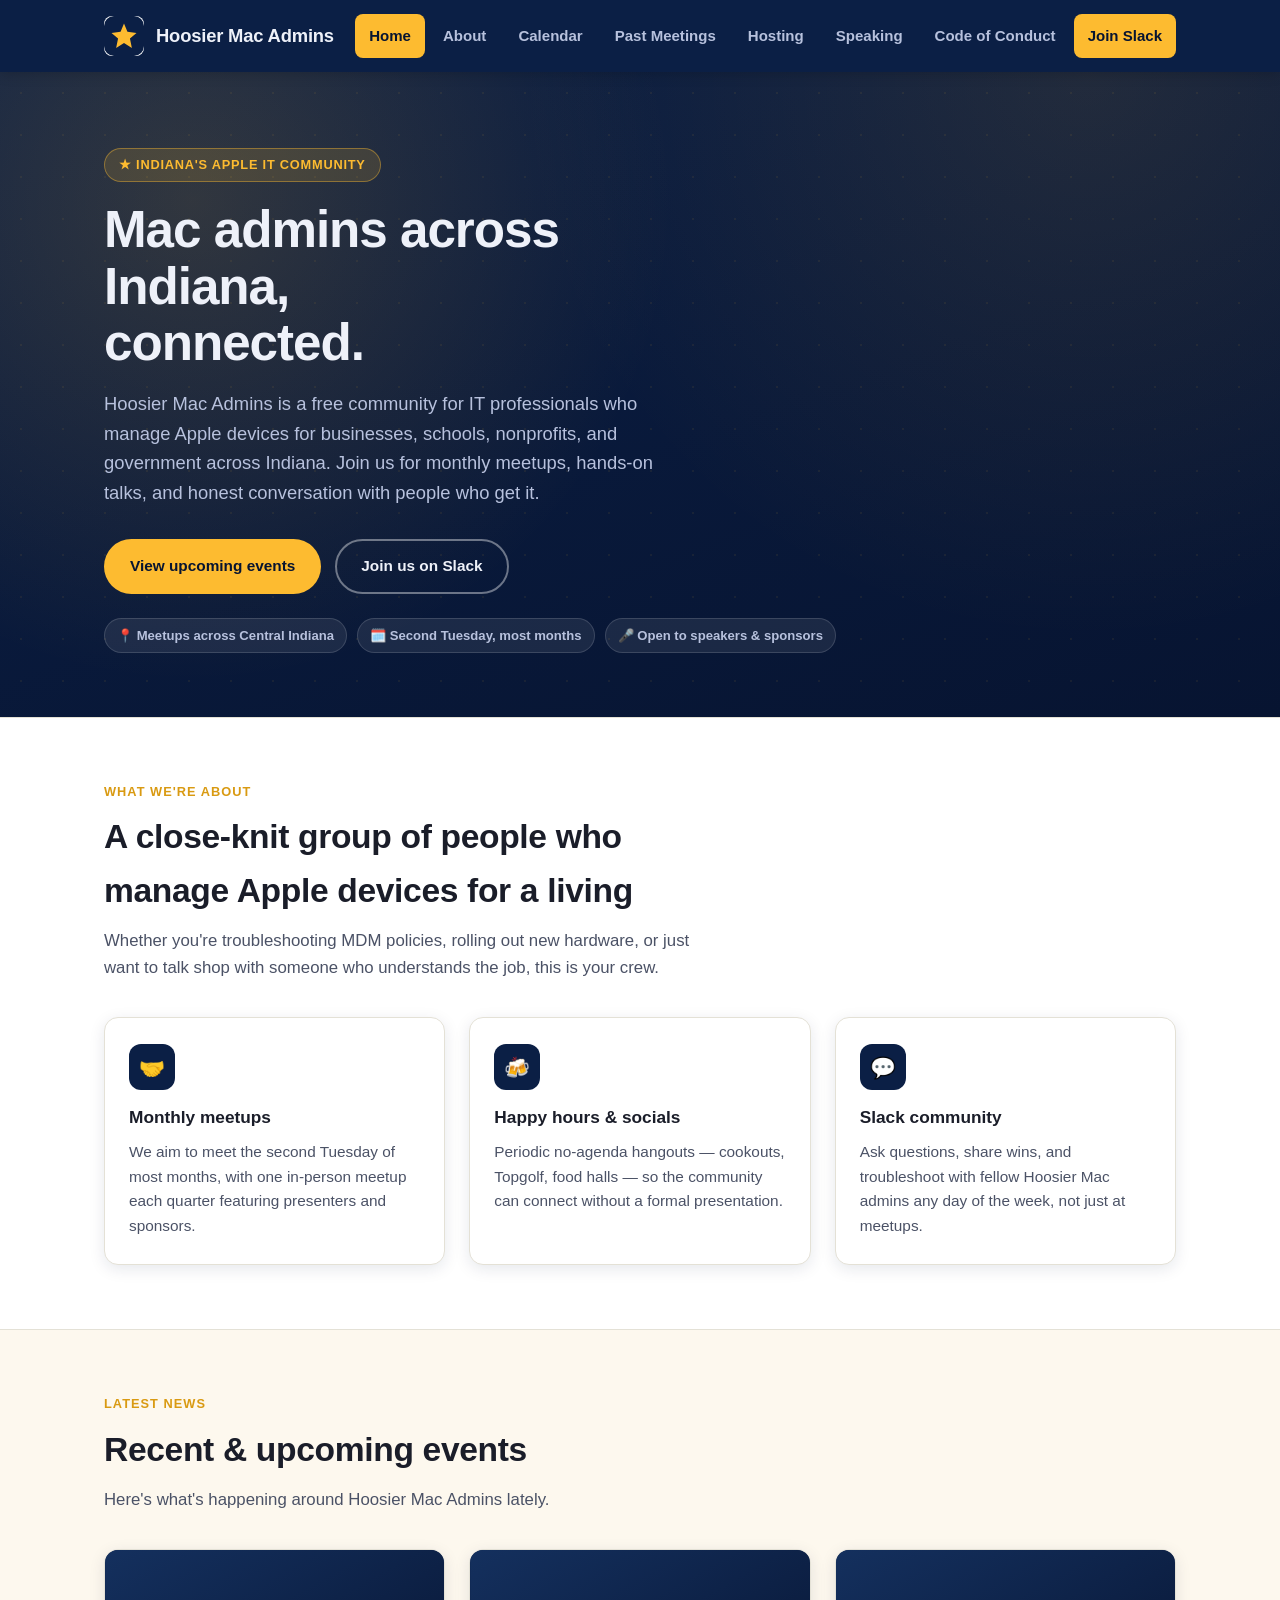
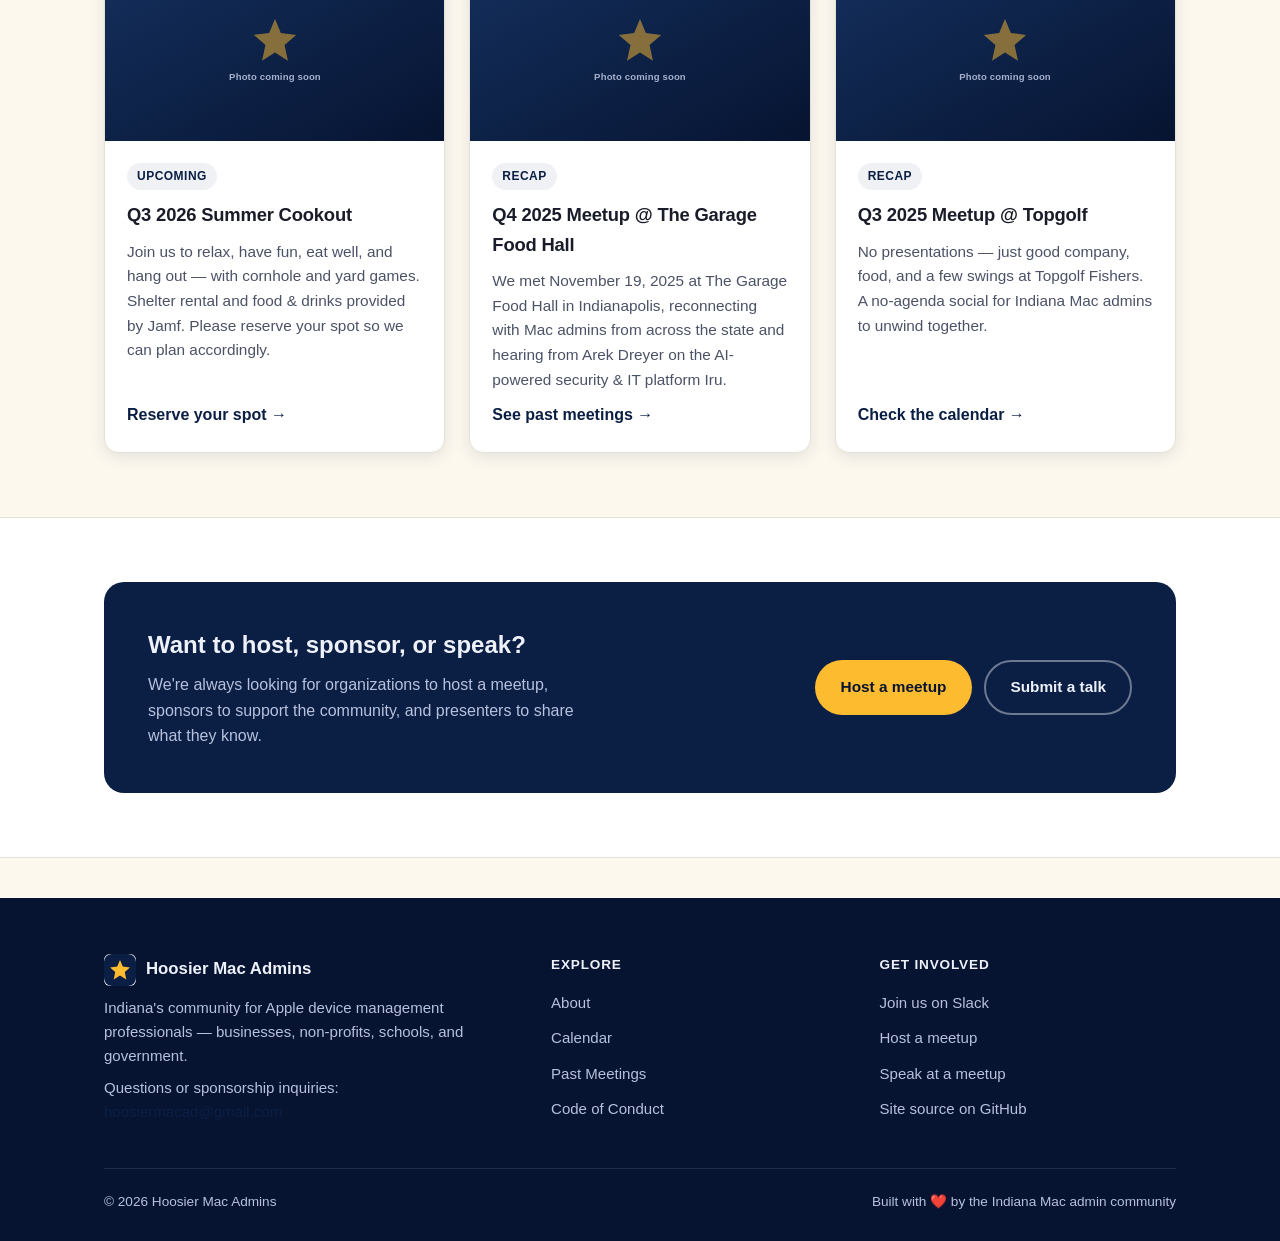
==== index.html @ 3c801f80 "Add files via upload" ====
<!DOCTYPE html>
<html lang="en">
<head>
<meta charset="UTF-8">
<meta name="viewport" content="width=device-width, initial-scale=1">
<title>Hoosier Mac Admins — Indiana's Apple Device Management Community</title>
<meta name="description" content="Hoosier Mac Admins is Indiana's community of Apple device management professionals. Join our monthly meetups, socials, and Slack channel.">
<meta property="og:title" content="Hoosier Mac Admins">
<meta property="og:description" content="Indiana's community of Apple device management professionals.">
<meta property="og:type" content="website">
<meta property="og:url" content="https://www.hoosiermacadmins.org/">
<link rel="icon" href="/assets/img/favicon.svg" type="image/svg+xml">
<link rel="stylesheet" href="/assets/css/styles.css">
</head>
<body>
<a class="skip-link" href="#main">Skip to content</a>

<header class="site-header">
  <div class="wrap">
    <a class="brand" href="/">
      <img src="/assets/img/logo.svg" alt="Hoosier Mac Admins logo" width="40" height="40">
      Hoosier Mac Admins
    </a>
    <button class="nav-toggle" aria-label="Toggle navigation" aria-expanded="false">&#9776;</button>
    <nav class="main-nav" aria-label="Primary">
      <a href="/" class="active">Home</a>
      <a href="/about">About</a>
      <a href="/calendar">Calendar</a>
      <a href="/past-meetings">Past Meetings</a>
      <a href="/hosting">Hosting</a>
      <a href="/speaking">Speaking</a>
      <a href="/code-of-conduct">Code of Conduct</a>
      <a class="nav-cta" href="https://macadmins.slack.com/archives/hoosier_macadmins" target="_blank" rel="noopener">Join Slack</a>
    </nav>
  </div>
</header>

<main id="main">

  <section class="hero">
    <div class="wrap">
      <span class="hero-eyebrow">★ Indiana's Apple IT Community</span>
      <h1>Mac admins across Indiana, connected.</h1>
      <p class="lead">Hoosier Mac Admins is a free community for IT professionals who manage Apple devices for businesses, schools, nonprofits, and government across Indiana. Join us for monthly meetups, hands-on talks, and honest conversation with people who get it.</p>
      <div class="hero-actions">
        <a class="btn btn-gold" href="/calendar">View upcoming events</a>
        <a class="btn btn-outline" href="https://macadmins.slack.com/archives/hoosier_macadmins" target="_blank" rel="noopener">Join us on Slack</a>
      </div>
      <div class="badge-row">
        <span class="badge">📍 Meetups across Central Indiana</span>
        <span class="badge">🗓️ Second Tuesday, most months</span>
        <span class="badge">🎤 Open to speakers &amp; sponsors</span>
      </div>
    </div>
  </section>

  <section class="alt">
    <div class="wrap">
      <div class="section-head">
        <span class="kicker">What we're about</span>
        <h2>A close-knit group of people who manage Apple devices for a living</h2>
        <p>Whether you're troubleshooting MDM policies, rolling out new hardware, or just want to talk shop with someone who understands the job, this is your crew.</p>
      </div>
      <div class="grid grid-3">
        <div class="feature">
          <div class="icon">🤝</div>
          <h3>Monthly meetups</h3>
          <p>We aim to meet the second Tuesday of most months, with one in-person meetup each quarter featuring presenters and sponsors.</p>
        </div>
        <div class="feature">
          <div class="icon">🍻</div>
          <h3>Happy hours &amp; socials</h3>
          <p>Periodic no-agenda hangouts — cookouts, Topgolf, food halls — so the community can connect without a formal presentation.</p>
        </div>
        <div class="feature">
          <div class="icon">💬</div>
          <h3>Slack community</h3>
          <p>Ask questions, share wins, and troubleshoot with fellow Hoosier Mac admins any day of the week, not just at meetups.</p>
        </div>
      </div>
    </div>
  </section>

  <section>
    <div class="wrap">
      <div class="section-head">
        <span class="kicker">Latest news</span>
        <h2>Recent &amp; upcoming events</h2>
        <p>Here's what's happening around Hoosier Mac Admins lately.</p>
      </div>
      <div class="grid grid-3">

        <article class="card">
          <div class="card-img">
            <img src="/assets/img/photo-placeholder.svg" alt="Hoosier Mac Admins Q3 2026 Summer Cookout" loading="lazy">
          </div>
          <div class="card-body">
            <span class="card-tag">Upcoming</span>
            <h3>Q3 2026 Summer Cookout</h3>
            <p>Join us to relax, have fun, eat well, and hang out — with cornhole and yard games. Shelter rental and food &amp; drinks provided by Jamf. Please reserve your spot so we can plan accordingly.</p>
            <a class="card-link" href="https://luma.com/b5ehjmgt" target="_blank" rel="noopener">Reserve your spot →</a>
          </div>
        </article>

        <article class="card">
          <div class="card-img">
            <img src="/assets/img/photo-placeholder.svg" alt="Hoosier Mac Admins Q4 2025 meetup at The Garage Food Hall" loading="lazy">
          </div>
          <div class="card-body">
            <span class="card-tag">Recap</span>
            <h3>Q4 2025 Meetup @ The Garage Food Hall</h3>
            <p>We met November 19, 2025 at The Garage Food Hall in Indianapolis, reconnecting with Mac admins from across the state and hearing from Arek Dreyer on the AI-powered security &amp; IT platform Iru.</p>
            <a class="card-link" href="/past-meetings">See past meetings →</a>
          </div>
        </article>

        <article class="card">
          <div class="card-img">
            <img src="/assets/img/photo-placeholder.svg" alt="Hoosier Mac Admins Q3 2025 meetup at Topgolf" loading="lazy">
          </div>
          <div class="card-body">
            <span class="card-tag">Recap</span>
            <h3>Q3 2025 Meetup @ Topgolf</h3>
            <p>No presentations — just good company, food, and a few swings at Topgolf Fishers. A no-agenda social for Indiana Mac admins to unwind together.</p>
            <a class="card-link" href="/calendar">Check the calendar →</a>
          </div>
        </article>

      </div>
    </div>
  </section>

  <section class="alt">
    <div class="wrap">
      <div class="cta-band">
        <div>
          <h2>Want to host, sponsor, or speak?</h2>
          <p>We're always looking for organizations to host a meetup, sponsors to support the community, and presenters to share what they know.</p>
        </div>
        <div class="cta-actions">
          <a class="btn btn-gold" href="/hosting">Host a meetup</a>
          <a class="btn btn-outline" href="/speaking">Submit a talk</a>
        </div>
      </div>
    </div>
  </section>

</main>

<footer class="site-footer">
  <div class="wrap">
    <div class="footer-grid">
      <div>
        <div class="footer-brand">
          <img src="/assets/img/logo.svg" alt="" width="32" height="32">
          Hoosier Mac Admins
        </div>
        <p>Indiana's community for Apple device management professionals — businesses, non-profits, schools, and government.</p>
        <p>Questions or sponsorship inquiries: <a href="mailto:hoosiermacad@gmail.com">hoosiermacad@gmail.com</a></p>
      </div>
      <div>
        <h4>Explore</h4>
        <ul class="footer-links">
          <li><a href="/about">About</a></li>
          <li><a href="/calendar">Calendar</a></li>
          <li><a href="/past-meetings">Past Meetings</a></li>
          <li><a href="/code-of-conduct">Code of Conduct</a></li>
        </ul>
      </div>
      <div>
        <h4>Get involved</h4>
        <ul class="footer-links">
          <li><a href="https://macadmins.slack.com/archives/hoosier_macadmins" target="_blank" rel="noopener">Join us on Slack</a></li>
          <li><a href="/hosting">Host a meetup</a></li>
          <li><a href="/speaking">Speak at a meetup</a></li>
          <li><a href="https://github.com/hoosiermacadmins/hoosiermacadmins-org" target="_blank" rel="noopener">Site source on GitHub</a></li>
        </ul>
      </div>
    </div>
    <div class="footer-bottom">
      <span>&copy; <span data-year>2026</span> Hoosier Mac Admins</span>
      <span>Built with ❤️ by the Indiana Mac admin community</span>
    </div>
  </div>
</footer>

<script src="/assets/js/main.js"></script>
</body>
</html>
---- assets/css/styles.css ----
/* ==========================================================================
   Hoosier Mac Admins — shared stylesheet
   Indiana-flavored theme: flag navy + torch gold
   ========================================================================== */

:root {
  --ia-navy: #0b1f45;
  --ia-navy-dark: #071431;
  --ia-navy-light: #14305e;
  --ia-gold: #fdbb30;
  --ia-gold-dark: #d99a12;
  --ia-cream: #fdf8ee;
  --ia-white: #ffffff;
  --text-dark: #1a1d29;
  --text-muted: #4b5266;
  --text-on-navy: #eef1f9;
  --text-on-navy-muted: #b7c1dd;
  --border-soft: #e4e1d6;
  --shadow-soft: 0 10px 30px rgba(11, 31, 69, 0.08);
  --shadow-card: 0 4px 16px rgba(11, 31, 69, 0.10);
  --radius: 14px;
  --max-width: 1120px;
  --font-body: -apple-system, BlinkMacSystemFont, "Segoe UI", Roboto, Helvetica, Arial, sans-serif;
}

* {
  box-sizing: border-box;
}

html {
  scroll-behavior: smooth;
}

body {
  margin: 0;
  font-family: var(--font-body);
  color: var(--text-dark);
  background: var(--ia-cream);
  line-height: 1.6;
  -webkit-font-smoothing: antialiased;
}

img {
  max-width: 100%;
  display: block;
}

a {
  color: var(--ia-navy);
  text-decoration: none;
}

a:hover {
  color: var(--ia-navy-light);
}

.wrap {
  max-width: var(--max-width);
  margin: 0 auto;
  padding: 0 24px;
}

/* Skip link */
.skip-link {
  position: absolute;
  left: -9999px;
  top: 0;
  background: var(--ia-gold);
  color: var(--ia-navy-dark);
  padding: 10px 16px;
  z-index: 1000;
  font-weight: 700;
  border-radius: 0 0 8px 0;
}
.skip-link:focus {
  left: 0;
}

/* ---------------------------------- Header ---------------------------------- */

.site-header {
  background: var(--ia-navy);
  position: sticky;
  top: 0;
  z-index: 100;
  box-shadow: 0 2px 12px rgba(0, 0, 0, 0.18);
}

.site-header .wrap {
  display: flex;
  align-items: center;
  justify-content: space-between;
  height: 72px;
  gap: 24px;
}

.brand {
  display: flex;
  align-items: center;
  gap: 12px;
  color: var(--text-on-navy);
  font-weight: 800;
  font-size: 1.15rem;
  letter-spacing: -0.01em;
  white-space: nowrap;
}

.brand img {
  height: 40px;
  width: 40px;
  border-radius: 8px;
  object-fit: cover;
  background: var(--ia-white);
}

.brand:hover {
  color: var(--ia-gold);
}

.main-nav {
  display: flex;
  align-items: center;
  gap: 4px;
}

.main-nav a {
  color: var(--text-on-navy-muted);
  font-weight: 600;
  font-size: 0.94rem;
  padding: 10px 14px;
  border-radius: 8px;
  transition: background 0.15s ease, color 0.15s ease;
  white-space: nowrap;
}

.main-nav a:hover {
  color: var(--ia-white);
  background: rgba(255, 255, 255, 0.08);
}

.main-nav a.active {
  color: var(--ia-navy-dark);
  background: var(--ia-gold);
}

.nav-cta {
  background: var(--ia-gold) !important;
  color: var(--ia-navy-dark) !important;
  font-weight: 700 !important;
}

.nav-cta:hover {
  background: var(--ia-gold-dark) !important;
}

.nav-toggle {
  display: none;
  background: transparent;
  border: none;
  color: var(--text-on-navy);
  font-size: 1.6rem;
  cursor: pointer;
  padding: 4px 8px;
}

/* ---------------------------------- Hero ---------------------------------- */

.hero {
  background:
    radial-gradient(circle at 15% 20%, rgba(253, 187, 48, 0.16) 0, transparent 40%),
    radial-gradient(circle at 85% 0%, rgba(253, 187, 48, 0.10) 0, transparent 45%),
    linear-gradient(160deg, var(--ia-navy) 0%, var(--ia-navy-dark) 100%);
  color: var(--text-on-navy);
  padding: 76px 0 64px;
  position: relative;
  overflow: hidden;
}

.hero::after {
  content: "";
  position: absolute;
  inset: 0;
  background-image: radial-gradient(circle, rgba(253,187,48,0.55) 1.5px, transparent 1.5px);
  background-size: 42px 42px;
  opacity: 0.12;
  pointer-events: none;
}

.hero .wrap {
  position: relative;
  z-index: 1;
}

.hero-eyebrow {
  display: inline-flex;
  align-items: center;
  gap: 8px;
  background: rgba(253, 187, 48, 0.14);
  border: 1px solid rgba(253, 187, 48, 0.4);
  color: var(--ia-gold);
  font-weight: 700;
  font-size: 0.8rem;
  letter-spacing: 0.06em;
  text-transform: uppercase;
  padding: 6px 14px;
  border-radius: 999px;
  margin-bottom: 20px;
}

.hero h1 {
  font-size: clamp(2rem, 4.5vw, 3.2rem);
  line-height: 1.1;
  margin: 0 0 18px;
  max-width: 16ch;
  letter-spacing: -0.02em;
}

.hero p.lead {
  font-size: 1.15rem;
  color: var(--text-on-navy-muted);
  max-width: 56ch;
  margin: 0 0 32px;
}

.hero-actions {
  display: flex;
  flex-wrap: wrap;
  gap: 14px;
}

.page-hero {
  padding: 56px 0 48px;
}

.page-hero h1 {
  max-width: none;
  font-size: clamp(1.8rem, 3.5vw, 2.6rem);
}

/* ---------------------------------- Buttons ---------------------------------- */

.btn {
  display: inline-flex;
  align-items: center;
  gap: 8px;
  padding: 13px 24px;
  border-radius: 999px;
  font-weight: 700;
  font-size: 0.96rem;
  border: 2px solid transparent;
  cursor: pointer;
  transition: transform 0.12s ease, background 0.15s ease, color 0.15s ease, border-color 0.15s ease;
}

.btn:hover {
  transform: translateY(-1px);
}

.btn-gold {
  background: var(--ia-gold);
  color: var(--ia-navy-dark);
}
.btn-gold:hover {
  background: var(--ia-gold-dark);
  color: var(--ia-navy-dark);
}

.btn-outline {
  background: transparent;
  border-color: rgba(255, 255, 255, 0.4);
  color: var(--text-on-navy);
}
.btn-outline:hover {
  border-color: var(--ia-gold);
  color: var(--ia-gold);
}

.btn-navy {
  background: var(--ia-navy);
  color: var(--text-on-navy);
}
.btn-navy:hover {
  background: var(--ia-navy-light);
  color: var(--text-on-navy);
}

.btn-navy-outline {
  background: transparent;
  border-color: var(--ia-navy);
  color: var(--ia-navy);
}
.btn-navy-outline:hover {
  background: var(--ia-navy);
  color: var(--text-on-navy);
}

/* ---------------------------------- Sections ---------------------------------- */

section {
  padding: 64px 0;
}

section.tight {
  padding: 40px 0;
}

section.alt {
  background: var(--ia-white);
  border-top: 1px solid var(--border-soft);
  border-bottom: 1px solid var(--border-soft);
}

.section-head {
  margin-bottom: 36px;
  max-width: 68ch;
}

.section-head .kicker {
  display: block;
  color: var(--ia-gold-dark);
  font-weight: 800;
  font-size: 0.8rem;
  letter-spacing: 0.08em;
  text-transform: uppercase;
  margin-bottom: 8px;
}

.section-head h2 {
  font-size: clamp(1.5rem, 3vw, 2.1rem);
  margin: 0 0 10px;
  letter-spacing: -0.01em;
}

.section-head p {
  color: var(--text-muted);
  margin: 0;
  font-size: 1.05rem;
}

/* ---------------------------------- Cards / grids ---------------------------------- */

.grid {
  display: grid;
  gap: 24px;
}

.grid-3 {
  grid-template-columns: repeat(3, 1fr);
}

.grid-2 {
  grid-template-columns: repeat(2, 1fr);
}

@media (max-width: 860px) {
  .grid-3,
  .grid-2 {
    grid-template-columns: 1fr;
  }
}

.card {
  background: var(--ia-white);
  border: 1px solid var(--border-soft);
  border-radius: var(--radius);
  overflow: hidden;
  box-shadow: var(--shadow-card);
  display: flex;
  flex-direction: column;
}

.card-img {
  aspect-ratio: 16/9;
  overflow: hidden;
  background: var(--ia-navy);
}

.card-img img {
  width: 100%;
  height: 100%;
  object-fit: cover;
}

.card-body {
  padding: 22px 22px 24px;
  display: flex;
  flex-direction: column;
  gap: 10px;
  flex: 1;
}

.card-tag {
  display: inline-flex;
  align-self: flex-start;
  background: rgba(11, 31, 69, 0.06);
  color: var(--ia-navy);
  font-size: 0.75rem;
  font-weight: 800;
  letter-spacing: 0.04em;
  text-transform: uppercase;
  padding: 4px 10px;
  border-radius: 999px;
}

.card-body h3 {
  margin: 0;
  font-size: 1.15rem;
  letter-spacing: -0.01em;
}

.card-body p {
  margin: 0;
  color: var(--text-muted);
  font-size: 0.96rem;
}

.card-body .card-link {
  margin-top: auto;
  font-weight: 700;
  color: var(--ia-navy);
}

.card-body .card-link:hover {
  color: var(--ia-gold-dark);
}

/* icon feature cards */
.feature {
  background: var(--ia-white);
  border: 1px solid var(--border-soft);
  border-radius: var(--radius);
  padding: 26px 24px;
  box-shadow: var(--shadow-card);
}

.feature .icon {
  width: 46px;
  height: 46px;
  border-radius: 12px;
  background: var(--ia-navy);
  color: var(--ia-gold);
  display: flex;
  align-items: center;
  justify-content: center;
  font-size: 1.3rem;
  margin-bottom: 14px;
  font-weight: 800;
}

.feature h3 {
  margin: 0 0 8px;
  font-size: 1.08rem;
}

.feature p {
  margin: 0;
  color: var(--text-muted);
  font-size: 0.96rem;
}

/* ---------------------------------- Prose / content pages ---------------------------------- */

.prose {
  max-width: 78ch;
}

.prose h2 {
  font-size: 1.5rem;
  margin: 40px 0 14px;
  letter-spacing: -0.01em;
}

.prose h2:first-child {
  margin-top: 0;
}

.prose h3 {
  font-size: 1.15rem;
  margin: 28px 0 10px;
}

.prose p {
  margin: 0 0 16px;
  color: var(--text-dark);
}

.prose ul,
.prose ol {
  margin: 0 0 16px;
  padding-left: 22px;
}

.prose li {
  margin-bottom: 8px;
  color: var(--text-dark);
}

.prose a {
  text-decoration: underline;
  text-decoration-color: var(--ia-gold-dark);
  text-underline-offset: 3px;
}

.callout {
  background: var(--ia-white);
  border: 1px solid var(--border-soft);
  border-left: 4px solid var(--ia-gold);
  border-radius: 10px;
  padding: 18px 20px;
  margin: 0 0 24px;
  color: var(--text-dark);
}

.callout strong {
  color: var(--ia-navy);
}

/* ---------------------------------- Embeds ---------------------------------- */

.embed-frame {
  background: var(--ia-white);
  border: 1px solid var(--border-soft);
  border-radius: var(--radius);
  box-shadow: var(--shadow-soft);
  overflow: hidden;
}

.embed-frame iframe {
  display: block;
  width: 100%;
  border: none;
}

.embed-toolbar {
  display: flex;
  align-items: center;
  justify-content: space-between;
  gap: 12px;
  padding: 14px 18px;
  border-bottom: 1px solid var(--border-soft);
  flex-wrap: wrap;
}

.embed-toolbar span {
  font-weight: 700;
  color: var(--ia-navy);
  font-size: 0.94rem;
}

/* ---------------------------------- Timeline (past meetings) ---------------------------------- */

.timeline {
  display: flex;
  flex-direction: column;
  gap: 18px;
}

.timeline-item {
  background: var(--ia-white);
  border: 1px solid var(--border-soft);
  border-radius: var(--radius);
  padding: 22px 24px;
  box-shadow: var(--shadow-card);
  display: flex;
  align-items: center;
  gap: 20px;
  justify-content: space-between;
  flex-wrap: wrap;
}

.timeline-item .meta {
  display: flex;
  flex-direction: column;
  gap: 4px;
}

.timeline-item .date {
  font-weight: 800;
  color: var(--ia-gold-dark);
  font-size: 0.8rem;
  letter-spacing: 0.05em;
  text-transform: uppercase;
}

.timeline-item h3 {
  margin: 0;
  font-size: 1.1rem;
}

/* ---------------------------------- CTA band ---------------------------------- */

.cta-band {
  background: var(--ia-navy);
  color: var(--text-on-navy);
  border-radius: 20px;
  padding: 44px;
  display: flex;
  align-items: center;
  justify-content: space-between;
  gap: 28px;
  flex-wrap: wrap;
}

.cta-band h2 {
  margin: 0 0 8px;
  font-size: 1.5rem;
}

.cta-band p {
  margin: 0;
  color: var(--text-on-navy-muted);
  max-width: 48ch;
}

.cta-actions {
  display: flex;
  gap: 12px;
  flex-wrap: wrap;
}

/* ---------------------------------- Footer ---------------------------------- */

.site-footer {
  background: var(--ia-navy-dark);
  color: var(--text-on-navy-muted);
  padding: 56px 0 28px;
  margin-top: 40px;
}

.footer-grid {
  display: grid;
  grid-template-columns: 1.4fr 1fr 1fr;
  gap: 32px;
  margin-bottom: 36px;
}

@media (max-width: 720px) {
  .footer-grid {
    grid-template-columns: 1fr;
  }
}

.footer-brand {
  display: flex;
  align-items: center;
  gap: 10px;
  color: var(--text-on-navy);
  font-weight: 800;
  font-size: 1.05rem;
  margin-bottom: 10px;
}

.footer-brand img {
  height: 32px;
  width: 32px;
  border-radius: 6px;
  background: var(--ia-white);
}

.site-footer p {
  font-size: 0.94rem;
  margin: 0 0 8px;
}

.site-footer h4 {
  color: var(--text-on-navy);
  font-size: 0.85rem;
  text-transform: uppercase;
  letter-spacing: 0.06em;
  margin: 0 0 14px;
}

.footer-links {
  list-style: none;
  margin: 0;
  padding: 0;
  display: flex;
  flex-direction: column;
  gap: 10px;
}

.footer-links a {
  color: var(--text-on-navy-muted);
  font-size: 0.94rem;
}

.footer-links a:hover {
  color: var(--ia-gold);
}

.footer-bottom {
  border-top: 1px solid rgba(255, 255, 255, 0.1);
  padding-top: 22px;
  display: flex;
  justify-content: space-between;
  gap: 12px;
  flex-wrap: wrap;
  font-size: 0.85rem;
}

.footer-bottom a {
  color: var(--text-on-navy-muted);
}
.footer-bottom a:hover {
  color: var(--ia-gold);
}

/* ---------------------------------- Responsive nav ---------------------------------- */

@media (max-width: 920px) {
  .nav-toggle {
    display: inline-flex;
  }

  .main-nav {
    position: absolute;
    top: 72px;
    left: 0;
    right: 0;
    background: var(--ia-navy);
    flex-direction: column;
    align-items: stretch;
    padding: 8px 16px 18px;
    gap: 2px;
    display: none;
    box-shadow: 0 12px 24px rgba(0, 0, 0, 0.25);
  }

  .main-nav.open {
    display: flex;
  }

  .main-nav a {
    padding: 12px 14px;
  }

  .nav-cta {
    margin-top: 8px;
    text-align: center;
  }
}

/* ---------------------------------- Misc ---------------------------------- */

.visually-hidden {
  position: absolute;
  width: 1px;
  height: 1px;
  overflow: hidden;
  clip: rect(0 0 0 0);
  white-space: nowrap;
}

.badge-row {
  display: flex;
  flex-wrap: wrap;
  gap: 10px;
  margin-top: 24px;
}

.badge-row .badge {
  background: rgba(255,255,255,0.08);
  border: 1px solid rgba(255,255,255,0.14);
  color: var(--text-on-navy-muted);
  font-size: 0.82rem;
  font-weight: 600;
  padding: 6px 12px;
  border-radius: 999px;
}

hr.rule {
  border: none;
  border-top: 1px solid var(--border-soft);
  margin: 36px 0;
}
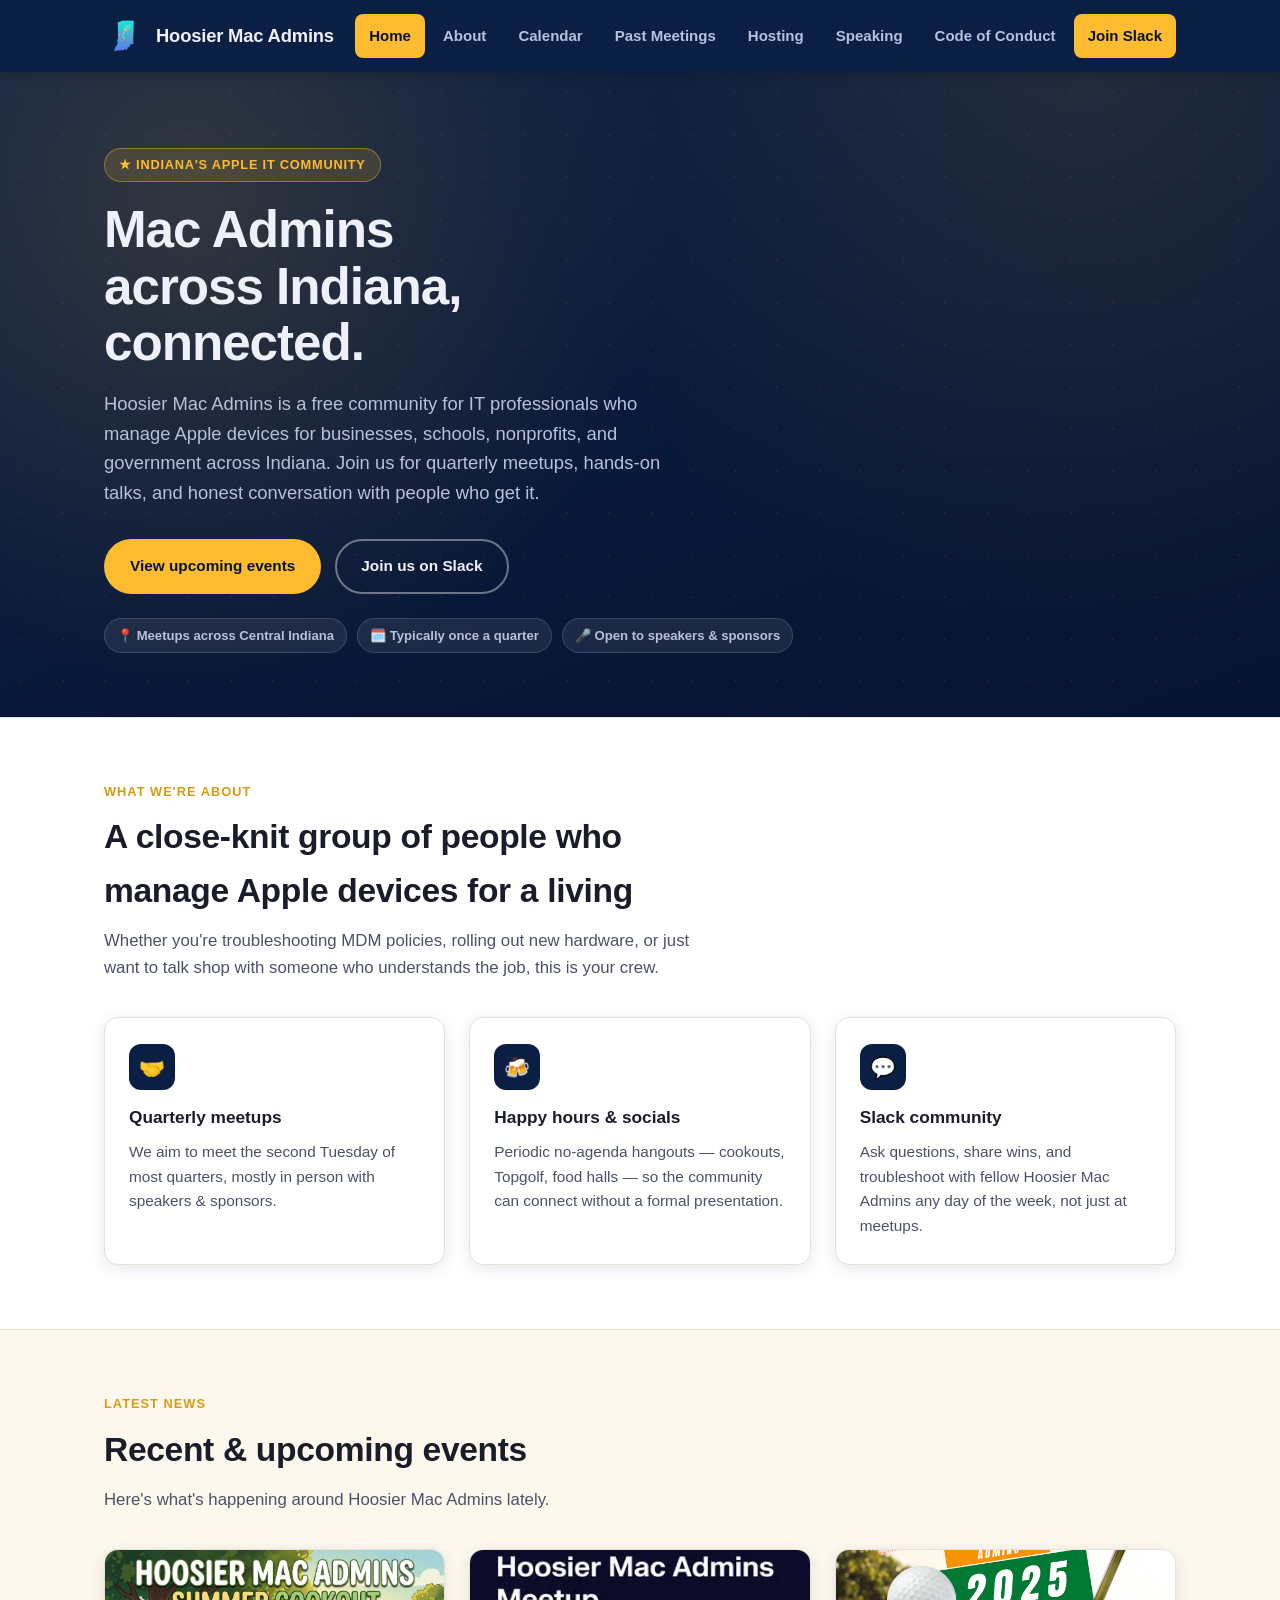
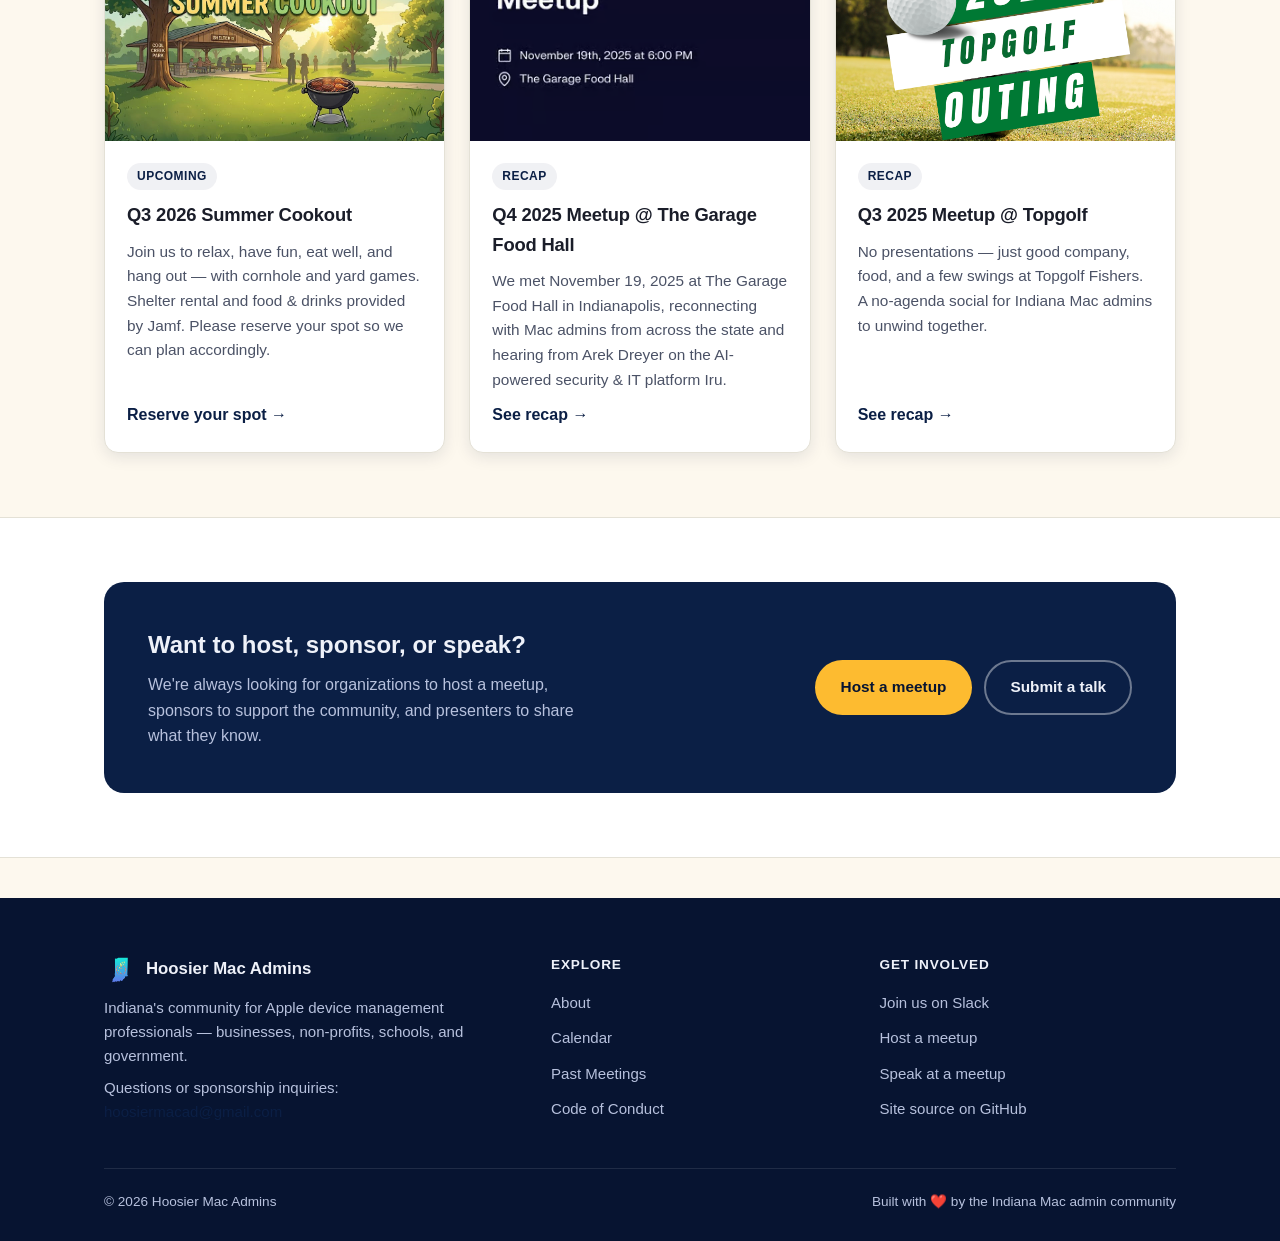
==== commit f89f6e99: "Add files via upload" ====
--- a/index.html
+++ b/index.html
@@ -4,7 +4,7 @@
 <meta charset="UTF-8">
 <meta name="viewport" content="width=device-width, initial-scale=1">
 <title>Hoosier Mac Admins — Indiana's Apple Device Management Community</title>
-<meta name="description" content="Hoosier Mac Admins is Indiana's community of Apple device management professionals. Join our monthly meetups, socials, and Slack channel.">
+<meta name="description" content="Hoosier Mac Admins is Indiana's community of Apple device management professionals. Join our quarterly meetups, socials, and Slack channel.">
 <meta property="og:title" content="Hoosier Mac Admins">
 <meta property="og:description" content="Indiana's community of Apple device management professionals.">
 <meta property="og:type" content="website">
@@ -18,7 +18,7 @@
 <header class="site-header">
   <div class="wrap">
     <a class="brand" href="/">
-      <img src="/assets/img/logo.svg" alt="Hoosier Mac Admins logo" width="40" height="40">
+      <img src="/assets/img/logo.png" alt="Hoosier Mac Admins logo" width="40" height="40">
       Hoosier Mac Admins
     </a>
     <button class="nav-toggle" aria-label="Toggle navigation" aria-expanded="false">&#9776;</button>
@@ -40,15 +40,15 @@
   <section class="hero">
     <div class="wrap">
       <span class="hero-eyebrow">★ Indiana's Apple IT Community</span>
-      <h1>Mac admins across Indiana, connected.</h1>
-      <p class="lead">Hoosier Mac Admins is a free community for IT professionals who manage Apple devices for businesses, schools, nonprofits, and government across Indiana. Join us for monthly meetups, hands-on talks, and honest conversation with people who get it.</p>
+      <h1>Mac Admins across Indiana, connected.</h1>
+      <p class="lead">Hoosier Mac Admins is a free community for IT professionals who manage Apple devices for businesses, schools, nonprofits, and government across Indiana. Join us for quarterly meetups, hands-on talks, and honest conversation with people who get it.</p>
       <div class="hero-actions">
         <a class="btn btn-gold" href="/calendar">View upcoming events</a>
         <a class="btn btn-outline" href="https://macadmins.slack.com/archives/hoosier_macadmins" target="_blank" rel="noopener">Join us on Slack</a>
       </div>
       <div class="badge-row">
         <span class="badge">📍 Meetups across Central Indiana</span>
-        <span class="badge">🗓️ Second Tuesday, most months</span>
+        <span class="badge">🗓️ Typically once a quarter</span>
         <span class="badge">🎤 Open to speakers &amp; sponsors</span>
       </div>
     </div>
@@ -64,8 +64,8 @@
       <div class="grid grid-3">
         <div class="feature">
           <div class="icon">🤝</div>
-          <h3>Monthly meetups</h3>
-          <p>We aim to meet the second Tuesday of most months, with one in-person meetup each quarter featuring presenters and sponsors.</p>
+          <h3>Quarterly meetups</h3>
+          <p>We aim to meet the second Tuesday of most quarters, mostly in person with speakers & sponsors.</p>
         </div>
         <div class="feature">
           <div class="icon">🍻</div>
@@ -75,7 +75,7 @@
         <div class="feature">
           <div class="icon">💬</div>
           <h3>Slack community</h3>
-          <p>Ask questions, share wins, and troubleshoot with fellow Hoosier Mac admins any day of the week, not just at meetups.</p>
+          <p>Ask questions, share wins, and troubleshoot with fellow Hoosier Mac Admins any day of the week, not just at meetups.</p>
         </div>
       </div>
     </div>
@@ -92,7 +92,7 @@
 
         <article class="card">
           <div class="card-img">
-            <img src="/assets/img/photo-placeholder.svg" alt="Hoosier Mac Admins Q3 2026 Summer Cookout" loading="lazy">
+            <img src="/assets/img/q3-2026-summer-cookout.jpg" alt="Hoosier Mac Admins Q3 2026 Summer Cookout" loading="lazy">
           </div>
           <div class="card-body">
             <span class="card-tag">Upcoming</span>
@@ -104,25 +104,25 @@
 
         <article class="card">
           <div class="card-img">
-            <img src="/assets/img/photo-placeholder.svg" alt="Hoosier Mac Admins Q4 2025 meetup at The Garage Food Hall" loading="lazy">
+            <img src="/assets/img/q4-2025-garage-food-hall.png" alt="Hoosier Mac Admins Q4 2025 meetup at The Garage Food Hall" loading="lazy">
           </div>
           <div class="card-body">
             <span class="card-tag">Recap</span>
             <h3>Q4 2025 Meetup @ The Garage Food Hall</h3>
             <p>We met November 19, 2025 at The Garage Food Hall in Indianapolis, reconnecting with Mac admins from across the state and hearing from Arek Dreyer on the AI-powered security &amp; IT platform Iru.</p>
-            <a class="card-link" href="/past-meetings">See past meetings →</a>
+            <a class="card-link" href="/past-meetings/q4-2025-garage-food-hall">See recap →</a>
           </div>
         </article>
 
         <article class="card">
           <div class="card-img">
-            <img src="/assets/img/photo-placeholder.svg" alt="Hoosier Mac Admins Q3 2025 meetup at Topgolf" loading="lazy">
+            <img src="/assets/img/q3-2025-topgolf.png" alt="Hoosier Mac Admins Q3 2025 meetup at Topgolf" loading="lazy">
           </div>
           <div class="card-body">
             <span class="card-tag">Recap</span>
             <h3>Q3 2025 Meetup @ Topgolf</h3>
             <p>No presentations — just good company, food, and a few swings at Topgolf Fishers. A no-agenda social for Indiana Mac admins to unwind together.</p>
-            <a class="card-link" href="/calendar">Check the calendar →</a>
+            <a class="card-link" href="/past-meetings/q3-2025-topgolf">See recap →</a>
           </div>
         </article>
 
@@ -152,7 +152,7 @@
     <div class="footer-grid">
       <div>
         <div class="footer-brand">
-          <img src="/assets/img/logo.svg" alt="" width="32" height="32">
+          <img src="/assets/img/logo.png" alt="" width="32" height="32">
           Hoosier Mac Admins
         </div>
         <p>Indiana's community for Apple device management professionals — businesses, non-profits, schools, and government.</p>
--- a/assets/css/styles.css
+++ b/assets/css/styles.css
@@ -110,7 +110,6 @@
   width: 40px;
   border-radius: 8px;
   object-fit: cover;
-  background: var(--ia-white);
 }
 
 .brand:hover {
@@ -654,7 +653,6 @@
   height: 32px;
   width: 32px;
   border-radius: 6px;
-  background: var(--ia-white);
 }
 
 .site-footer p {
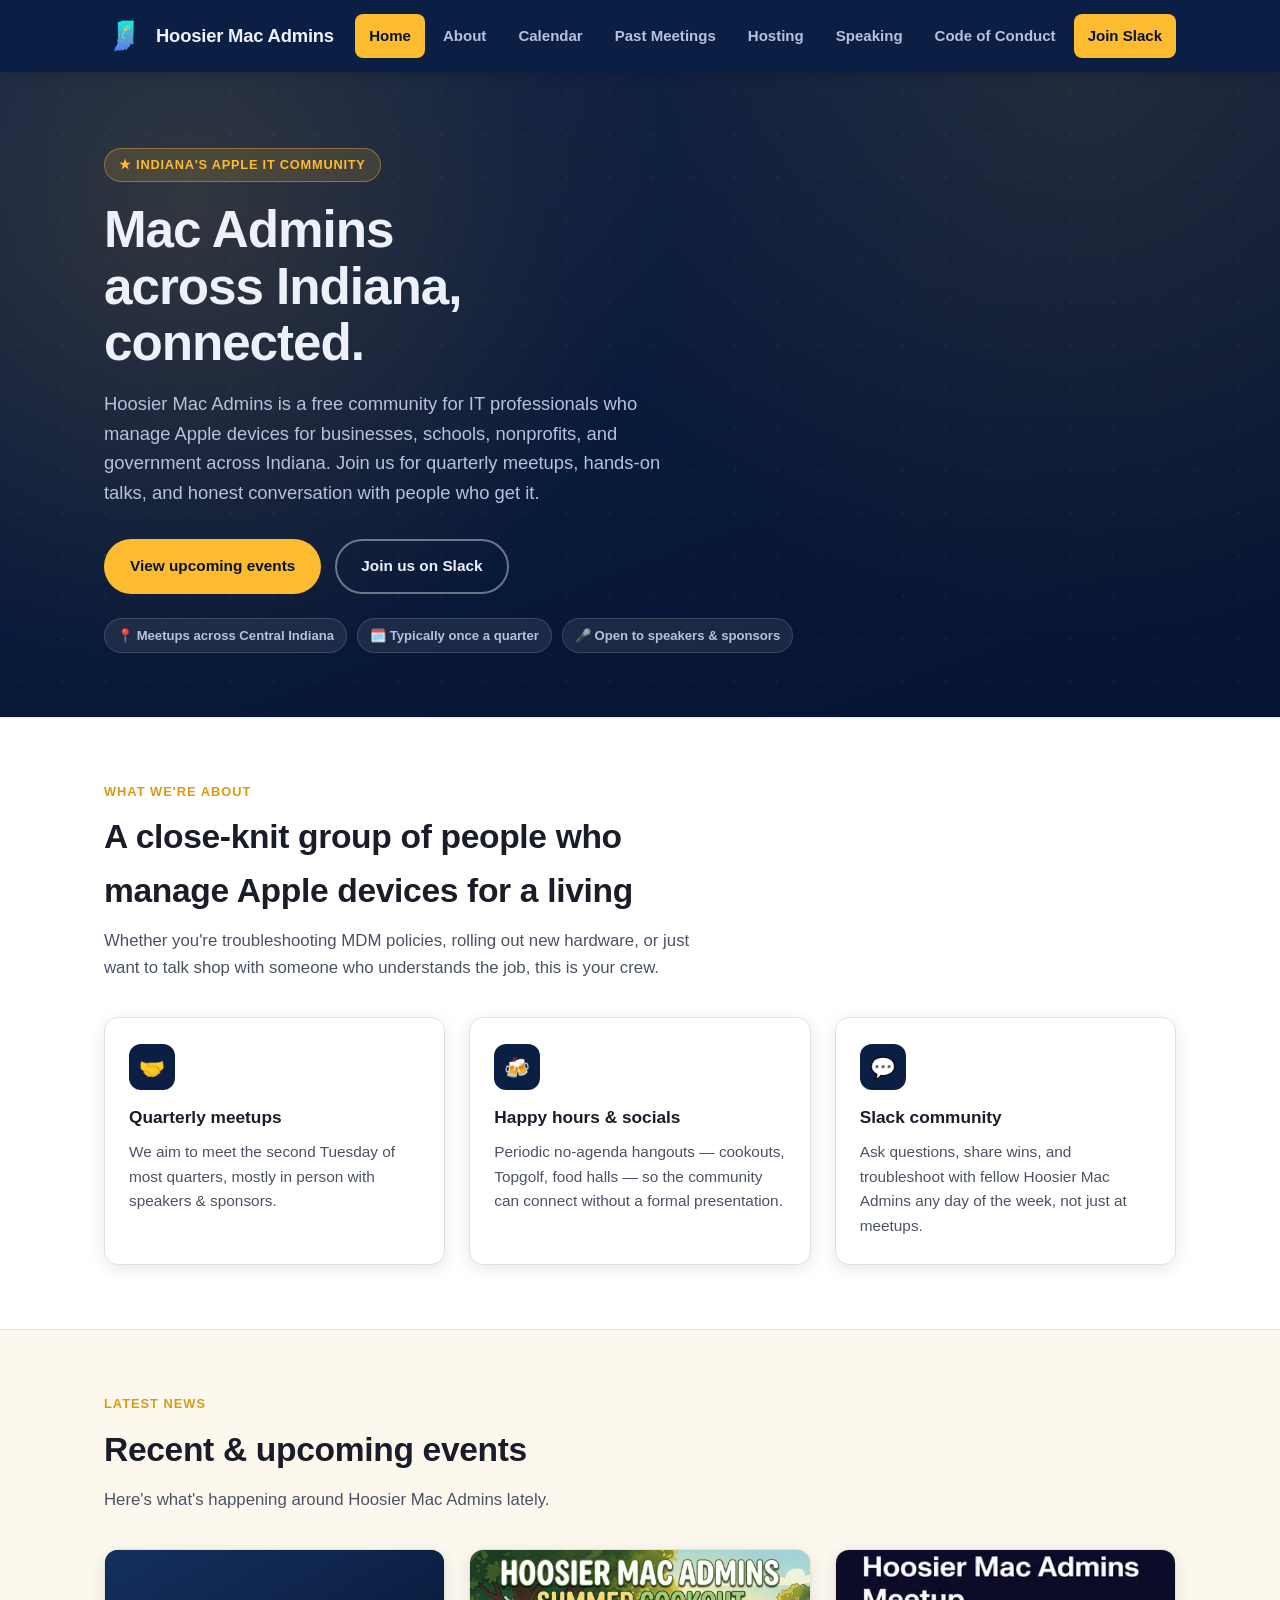
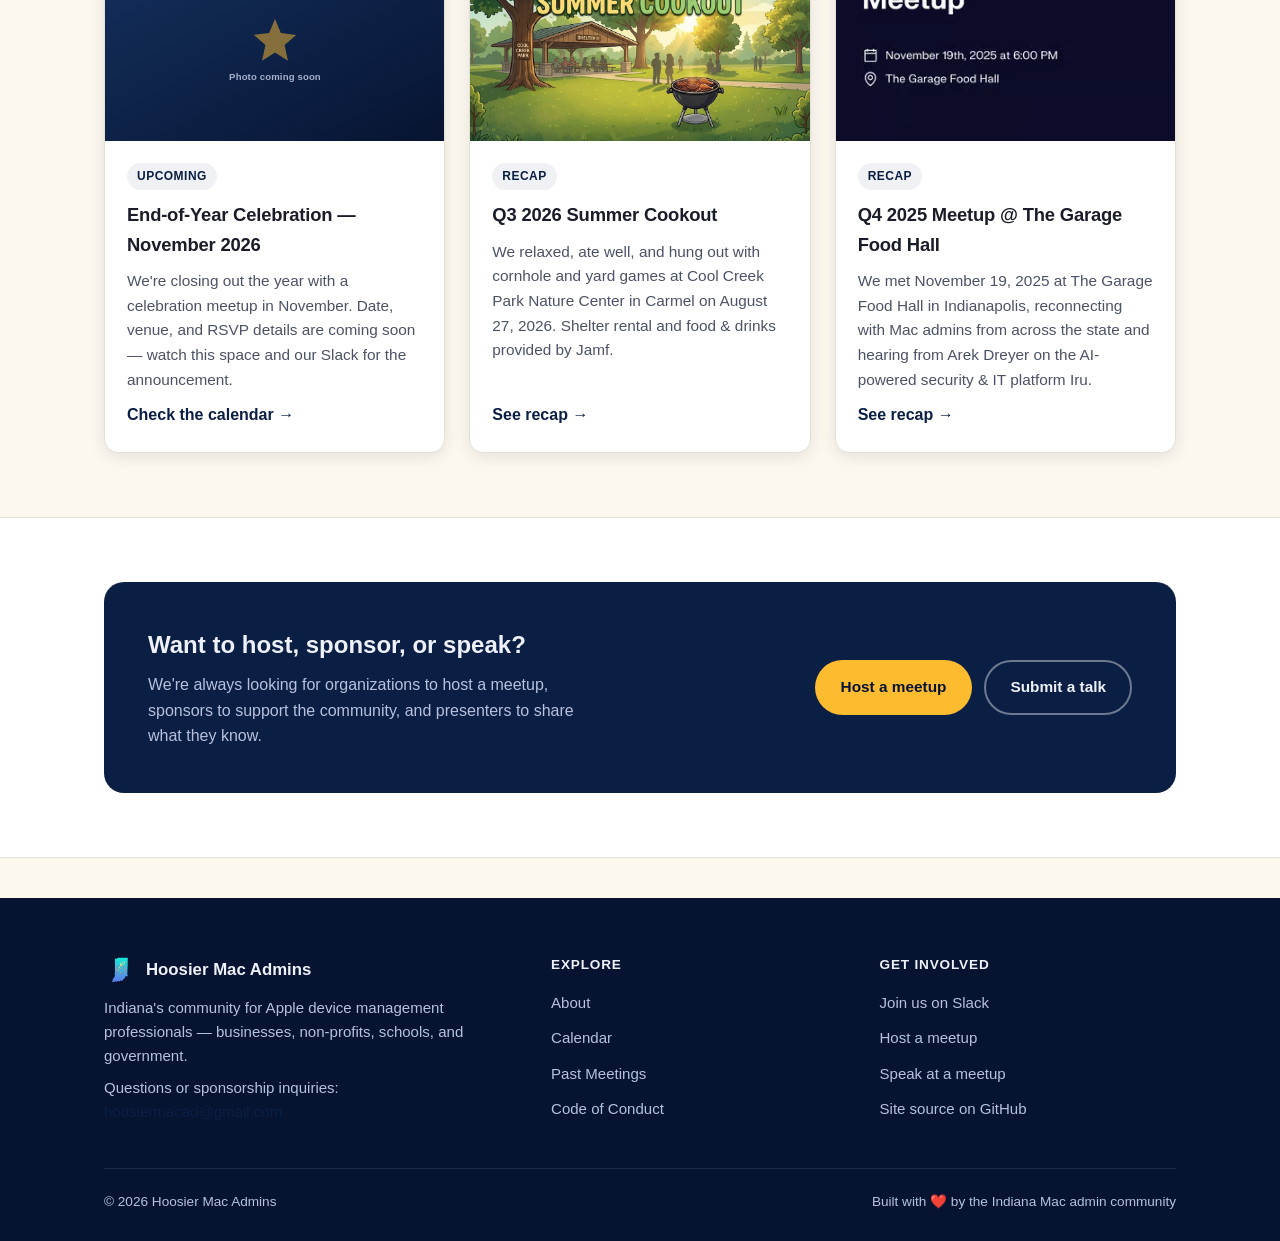
==== commit 7c13aa63: "Add files via upload Event update(s)" ====
--- a/index.html
+++ b/index.html
@@ -92,13 +92,25 @@
 
         <article class="card">
           <div class="card-img">
+            <img src="/assets/img/photo-placeholder.svg" alt="Hoosier Mac Admins end-of-year celebration — details coming soon" loading="lazy">
+          </div>
+          <div class="card-body">
+            <span class="card-tag">Upcoming</span>
+            <h3>End-of-Year Celebration — November 2026</h3>
+            <p>We're closing out the year with a celebration meetup in November. Date, venue, and RSVP details are coming soon — watch this space and our Slack for the announcement.</p>
+            <a class="card-link" href="/calendar">Check the calendar →</a>
+          </div>
+        </article>
+
+        <article class="card">
+          <div class="card-img">
             <img src="/assets/img/q3-2026-summer-cookout.jpg" alt="Hoosier Mac Admins Q3 2026 Summer Cookout" loading="lazy">
           </div>
           <div class="card-body">
-            <span class="card-tag">Upcoming</span>
+            <span class="card-tag">Recap</span>
             <h3>Q3 2026 Summer Cookout</h3>
-            <p>Join us to relax, have fun, eat well, and hang out — with cornhole and yard games. Shelter rental and food &amp; drinks provided by Jamf. Please reserve your spot so we can plan accordingly.</p>
-            <a class="card-link" href="https://luma.com/b5ehjmgt" target="_blank" rel="noopener">Reserve your spot →</a>
+            <p>We relaxed, ate well, and hung out with cornhole and yard games at Cool Creek Park Nature Center in Carmel on August 27, 2026. Shelter rental and food &amp; drinks provided by Jamf.</p>
+            <a class="card-link" href="/past-meetings/q3-2026-summer-cookout">See recap →</a>
           </div>
         </article>
 
@@ -111,18 +123,6 @@
             <h3>Q4 2025 Meetup @ The Garage Food Hall</h3>
             <p>We met November 19, 2025 at The Garage Food Hall in Indianapolis, reconnecting with Mac admins from across the state and hearing from Arek Dreyer on the AI-powered security &amp; IT platform Iru.</p>
             <a class="card-link" href="/past-meetings/q4-2025-garage-food-hall">See recap →</a>
-          </div>
-        </article>
-
-        <article class="card">
-          <div class="card-img">
-            <img src="/assets/img/q3-2025-topgolf.png" alt="Hoosier Mac Admins Q3 2025 meetup at Topgolf" loading="lazy">
-          </div>
-          <div class="card-body">
-            <span class="card-tag">Recap</span>
-            <h3>Q3 2025 Meetup @ Topgolf</h3>
-            <p>No presentations — just good company, food, and a few swings at Topgolf Fishers. A no-agenda social for Indiana Mac admins to unwind together.</p>
-            <a class="card-link" href="/past-meetings/q3-2025-topgolf">See recap →</a>
           </div>
         </article>
 
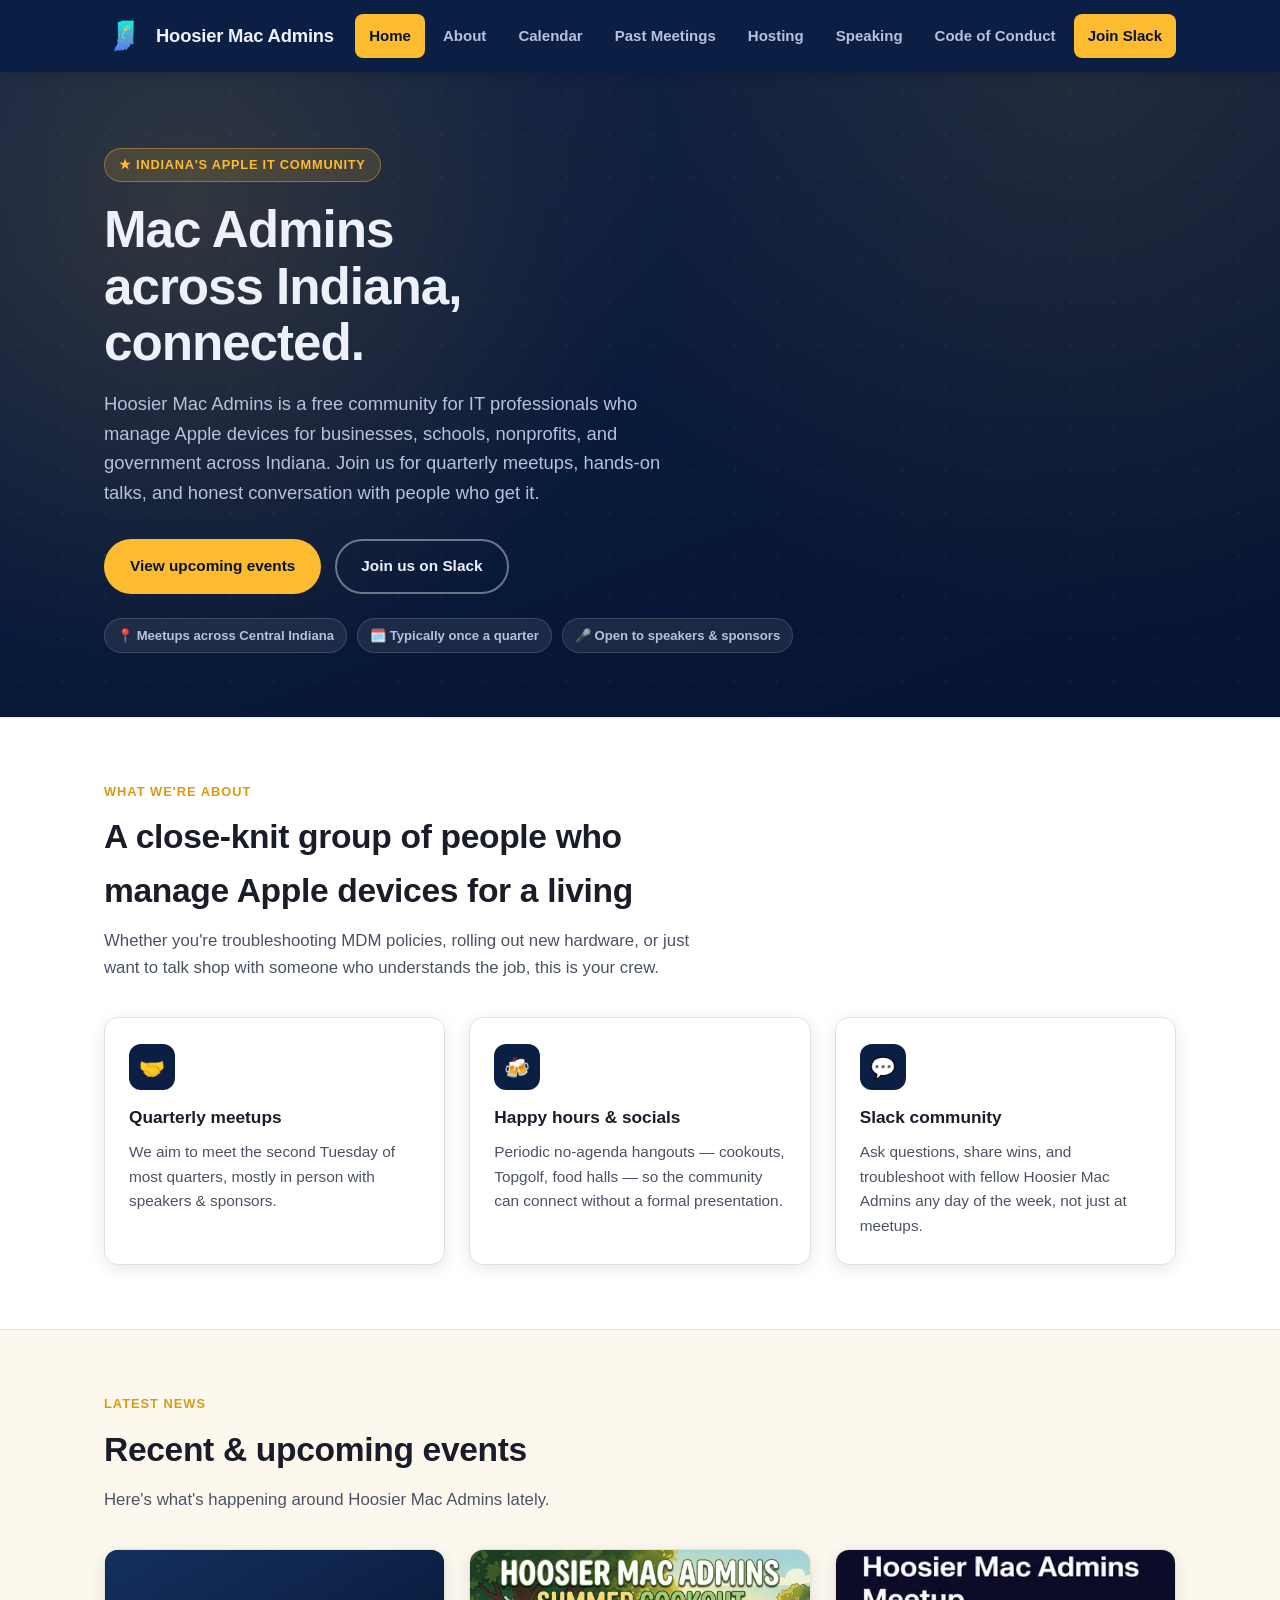
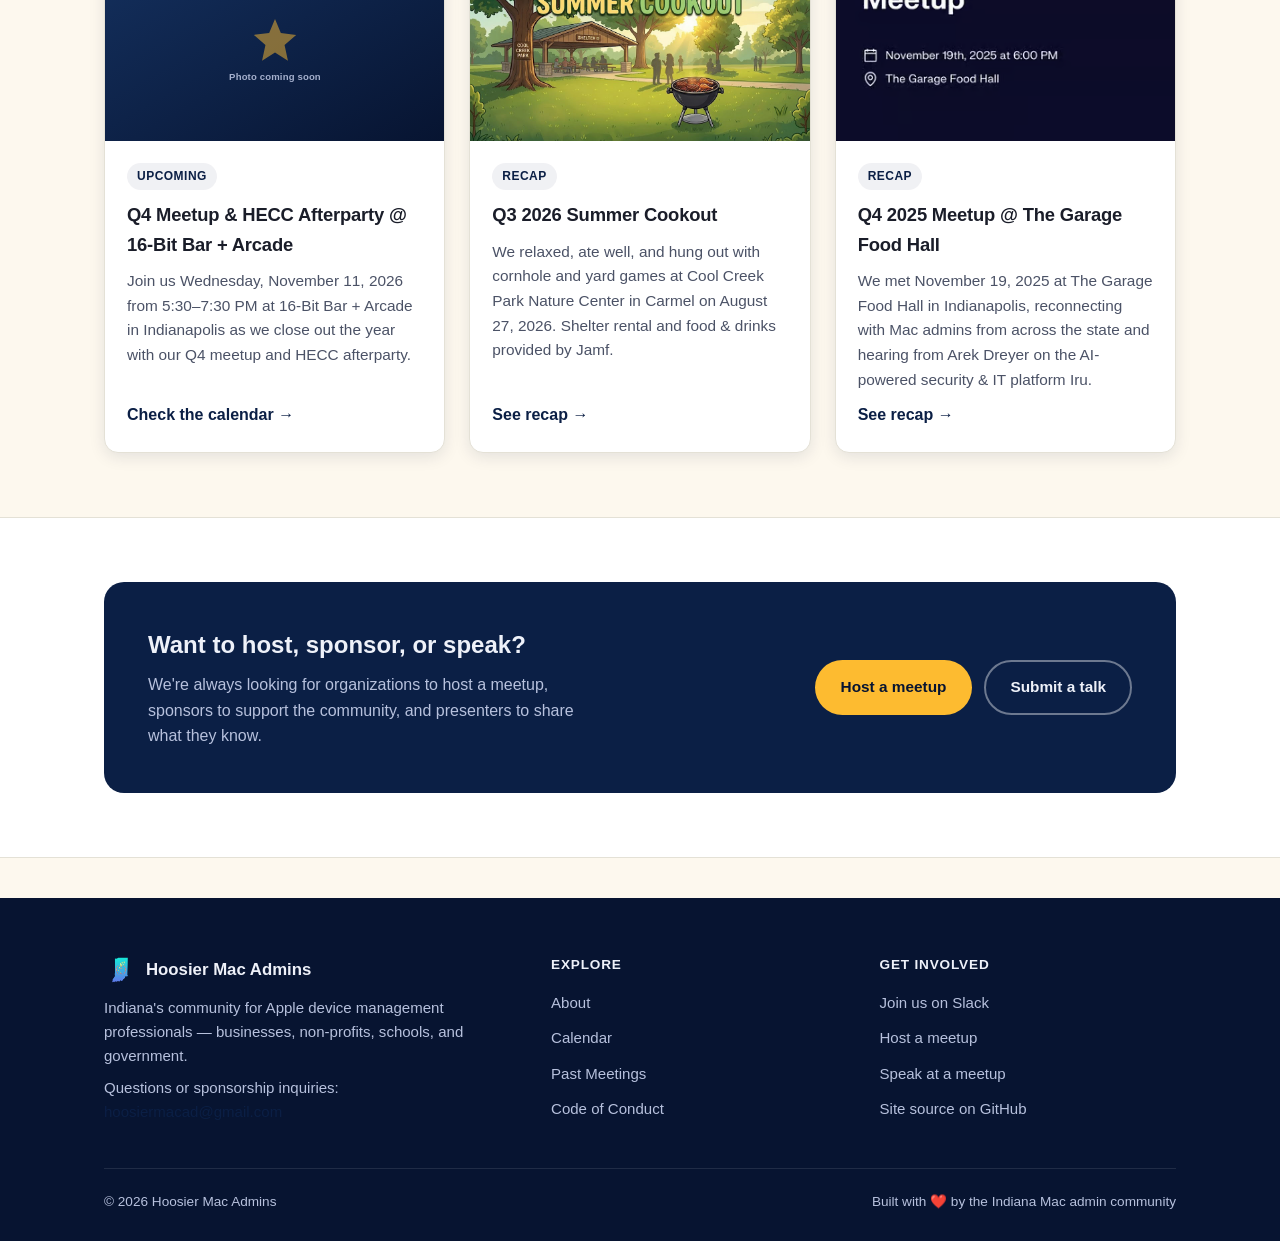
==== commit 704cb831: "Add Q4 2026 Meetup & HECC Afterparty to homepage upcoming events Co-Authored-By: Claude Opus 5.5 <no" ====
--- a/index.html
+++ b/index.html
@@ -92,12 +92,12 @@
 
         <article class="card">
           <div class="card-img">
-            <img src="/assets/img/photo-placeholder.svg" alt="Hoosier Mac Admins end-of-year celebration — details coming soon" loading="lazy">
+            <img src="/assets/img/photo-placeholder.svg" alt="Hoosier Mac Admins Q4 2026 Meetup and HECC Afterparty at 16-Bit Bar + Arcade" loading="lazy">
           </div>
           <div class="card-body">
             <span class="card-tag">Upcoming</span>
-            <h3>End-of-Year Celebration — November 2026</h3>
-            <p>We're closing out the year with a celebration meetup in November. Date, venue, and RSVP details are coming soon — watch this space and our Slack for the announcement.</p>
+            <h3>Q4 Meetup &amp; HECC Afterparty @ 16-Bit Bar + Arcade</h3>
+            <p>Join us Wednesday, November 11, 2026 from 5:30–7:30 PM at 16-Bit Bar + Arcade in Indianapolis as we close out the year with our Q4 meetup and HECC afterparty.</p>
             <a class="card-link" href="/calendar">Check the calendar →</a>
           </div>
         </article>
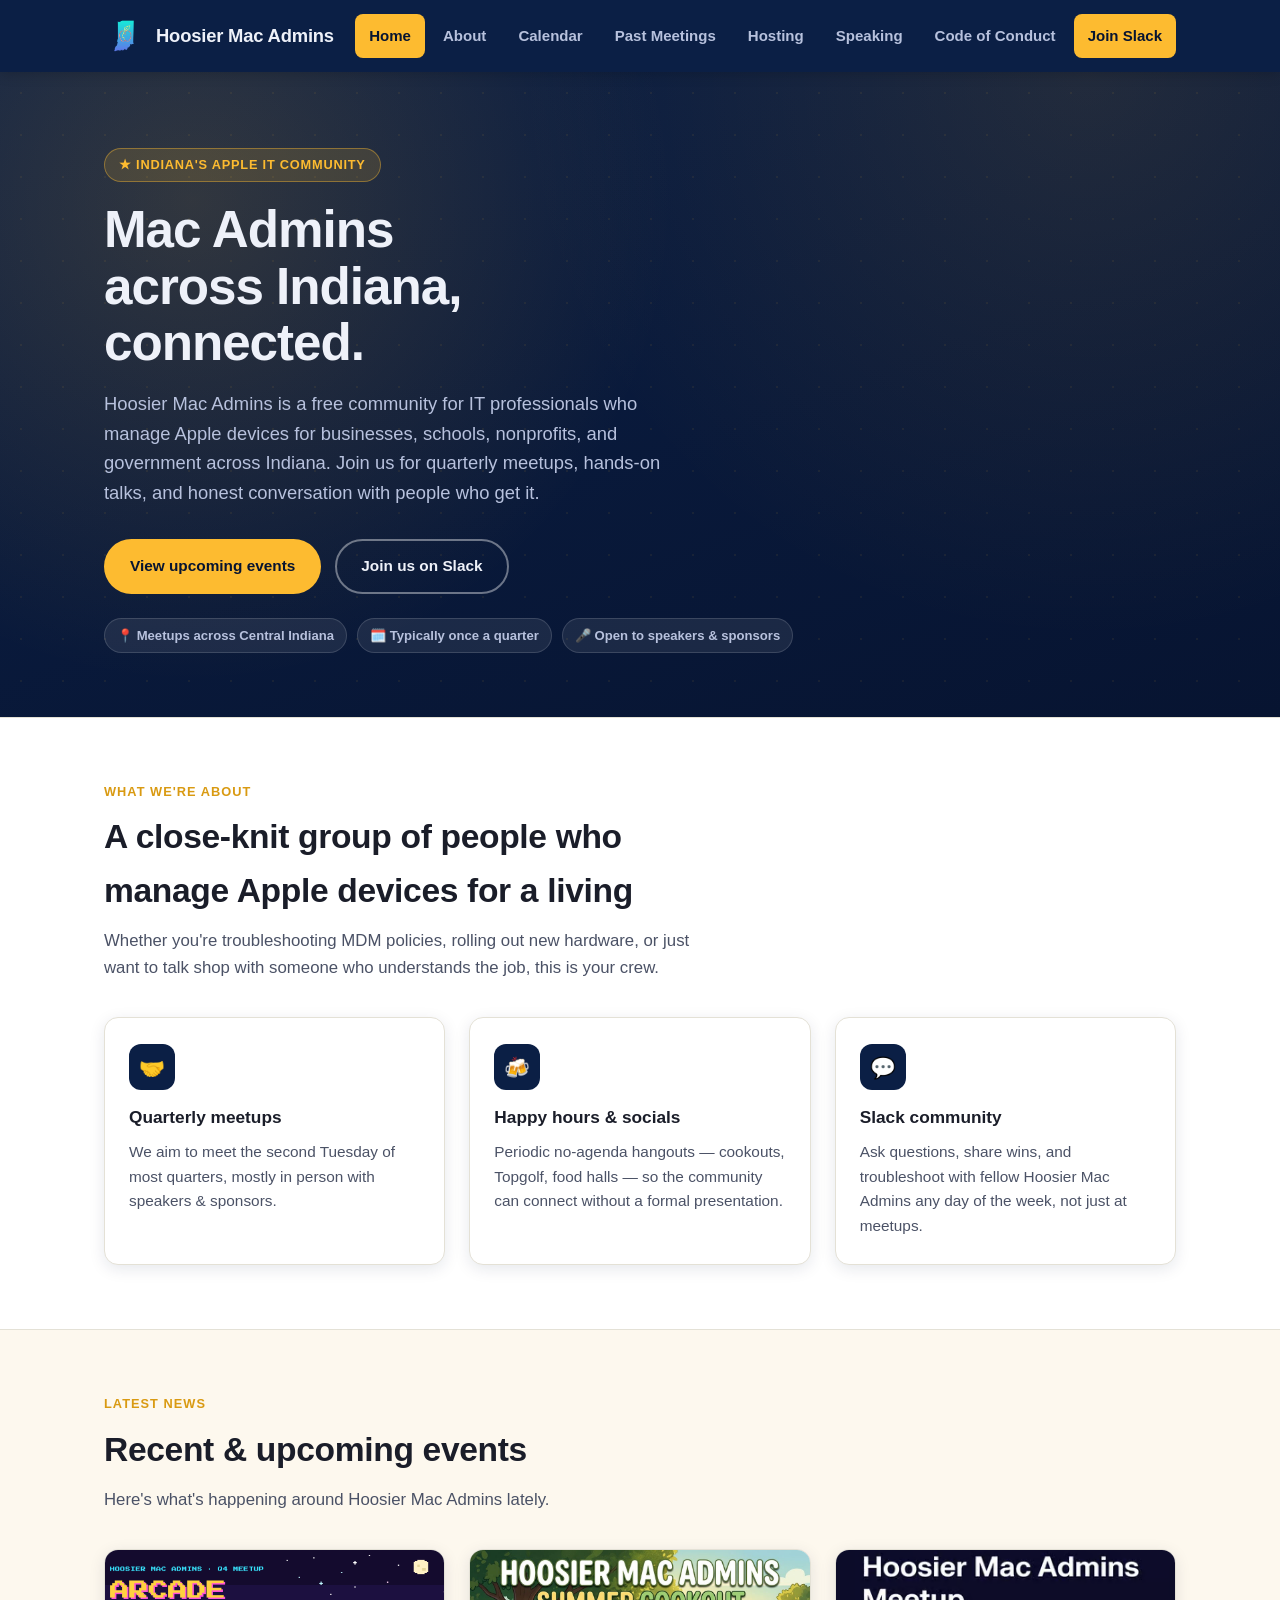
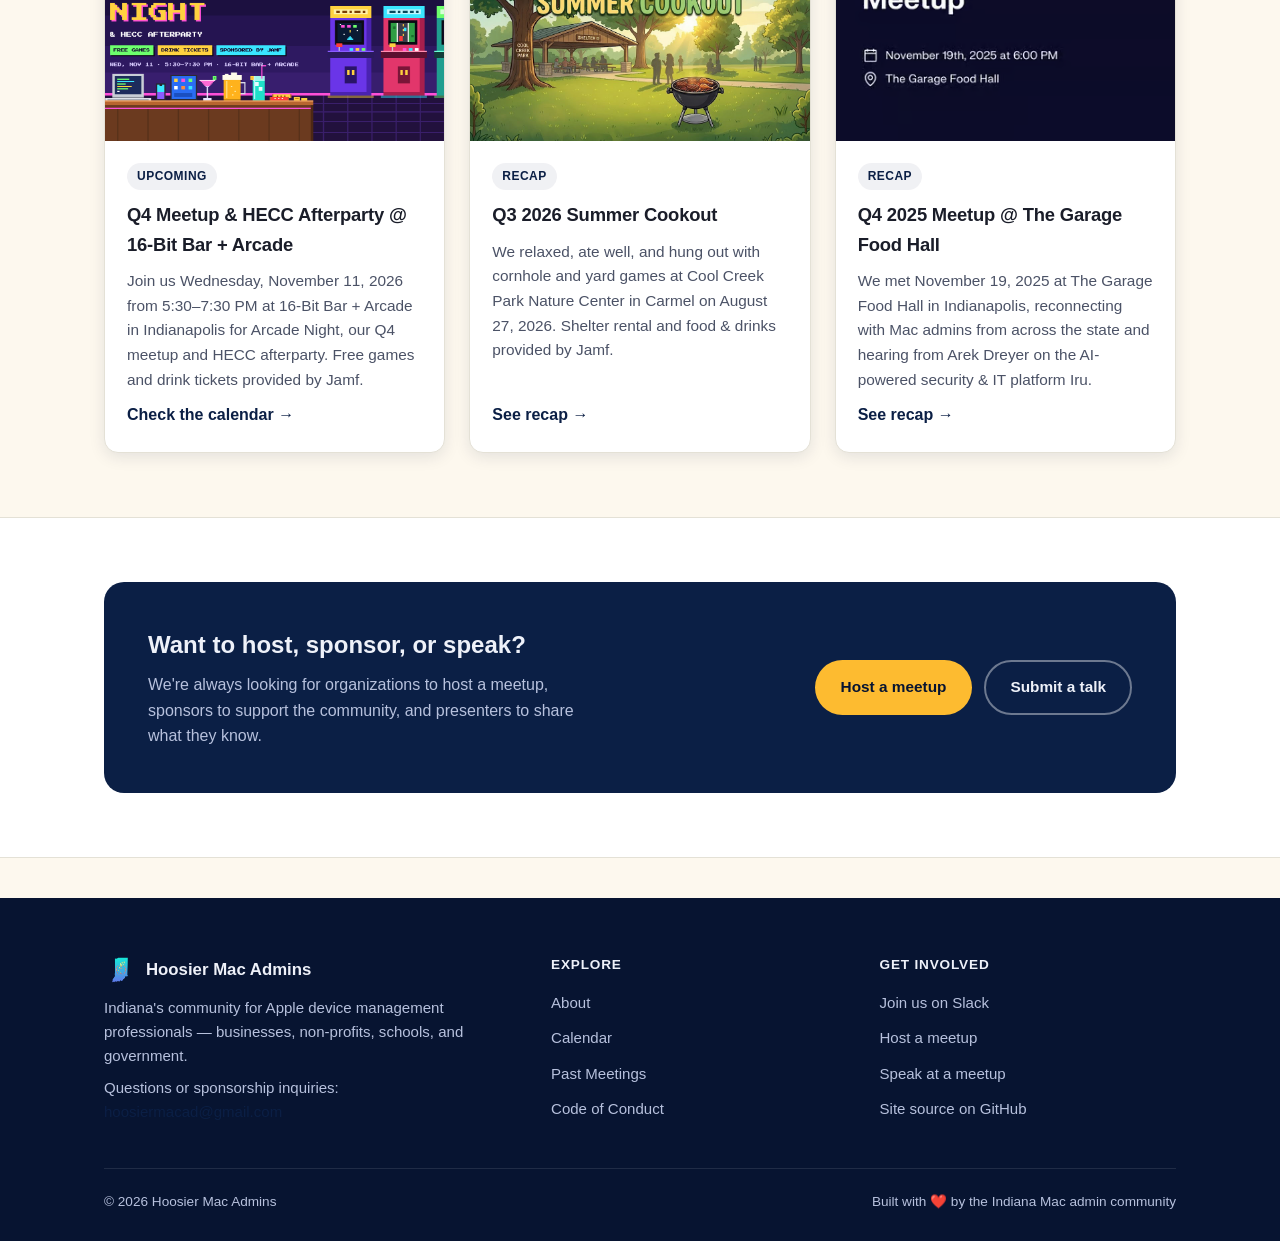
==== commit dd12d445: "Add Arcade Night event art and Jamf details to Q4 2026 upcoming card Co-Authored-By: Claude Opus 5.5" ====
--- a/index.html
+++ b/index.html
@@ -92,12 +92,12 @@
 
         <article class="card">
           <div class="card-img">
-            <img src="/assets/img/photo-placeholder.svg" alt="Hoosier Mac Admins Q4 2026 Meetup and HECC Afterparty at 16-Bit Bar + Arcade" loading="lazy">
+            <img src="/assets/img/q4-2026-arcade-night.png" alt="Arcade Night: Hoosier Mac Admins Q4 Meetup &amp; HECC Afterparty, Wed Nov 11, 5:30–7:30 PM at 16-Bit Bar + Arcade" loading="lazy">
           </div>
           <div class="card-body">
             <span class="card-tag">Upcoming</span>
             <h3>Q4 Meetup &amp; HECC Afterparty @ 16-Bit Bar + Arcade</h3>
-            <p>Join us Wednesday, November 11, 2026 from 5:30–7:30 PM at 16-Bit Bar + Arcade in Indianapolis as we close out the year with our Q4 meetup and HECC afterparty.</p>
+            <p>Join us Wednesday, November 11, 2026 from 5:30–7:30 PM at 16-Bit Bar + Arcade in Indianapolis for Arcade Night, our Q4 meetup and HECC afterparty. Free games and drink tickets provided by Jamf.</p>
             <a class="card-link" href="/calendar">Check the calendar →</a>
           </div>
         </article>
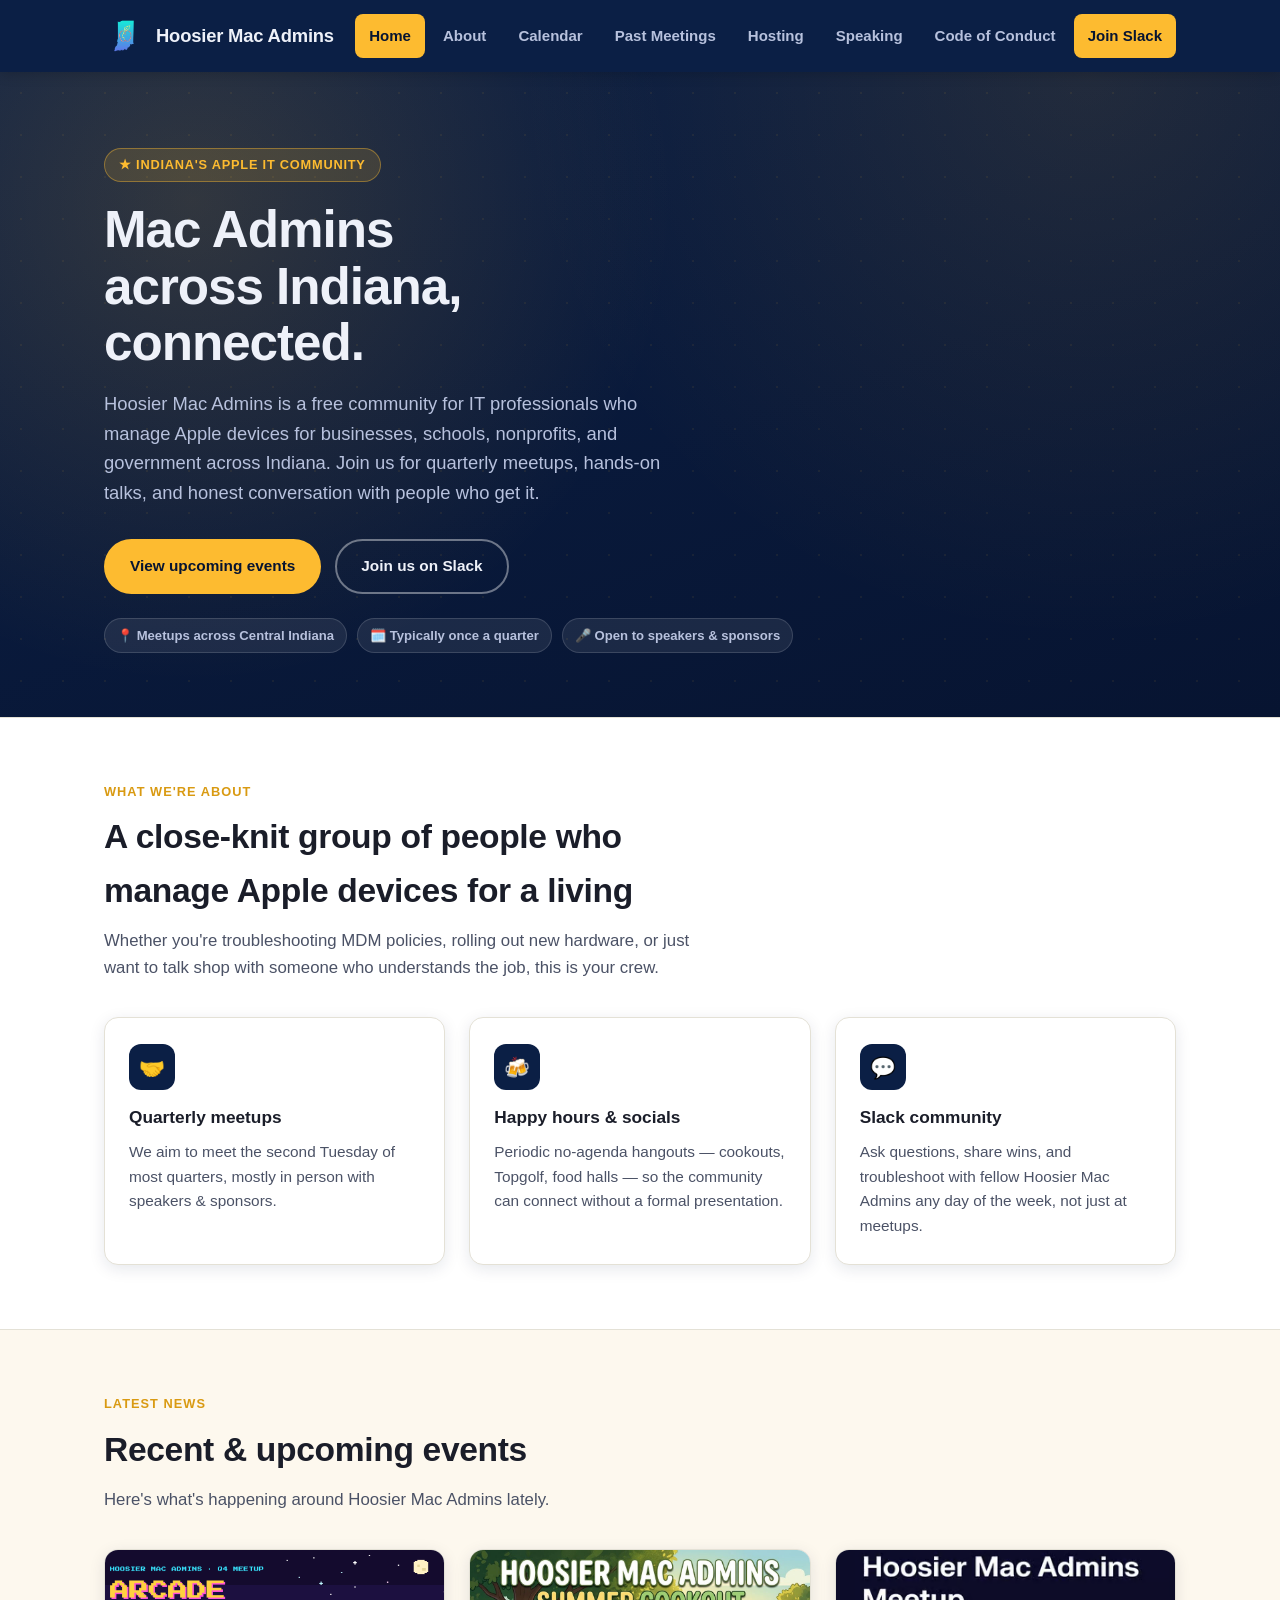
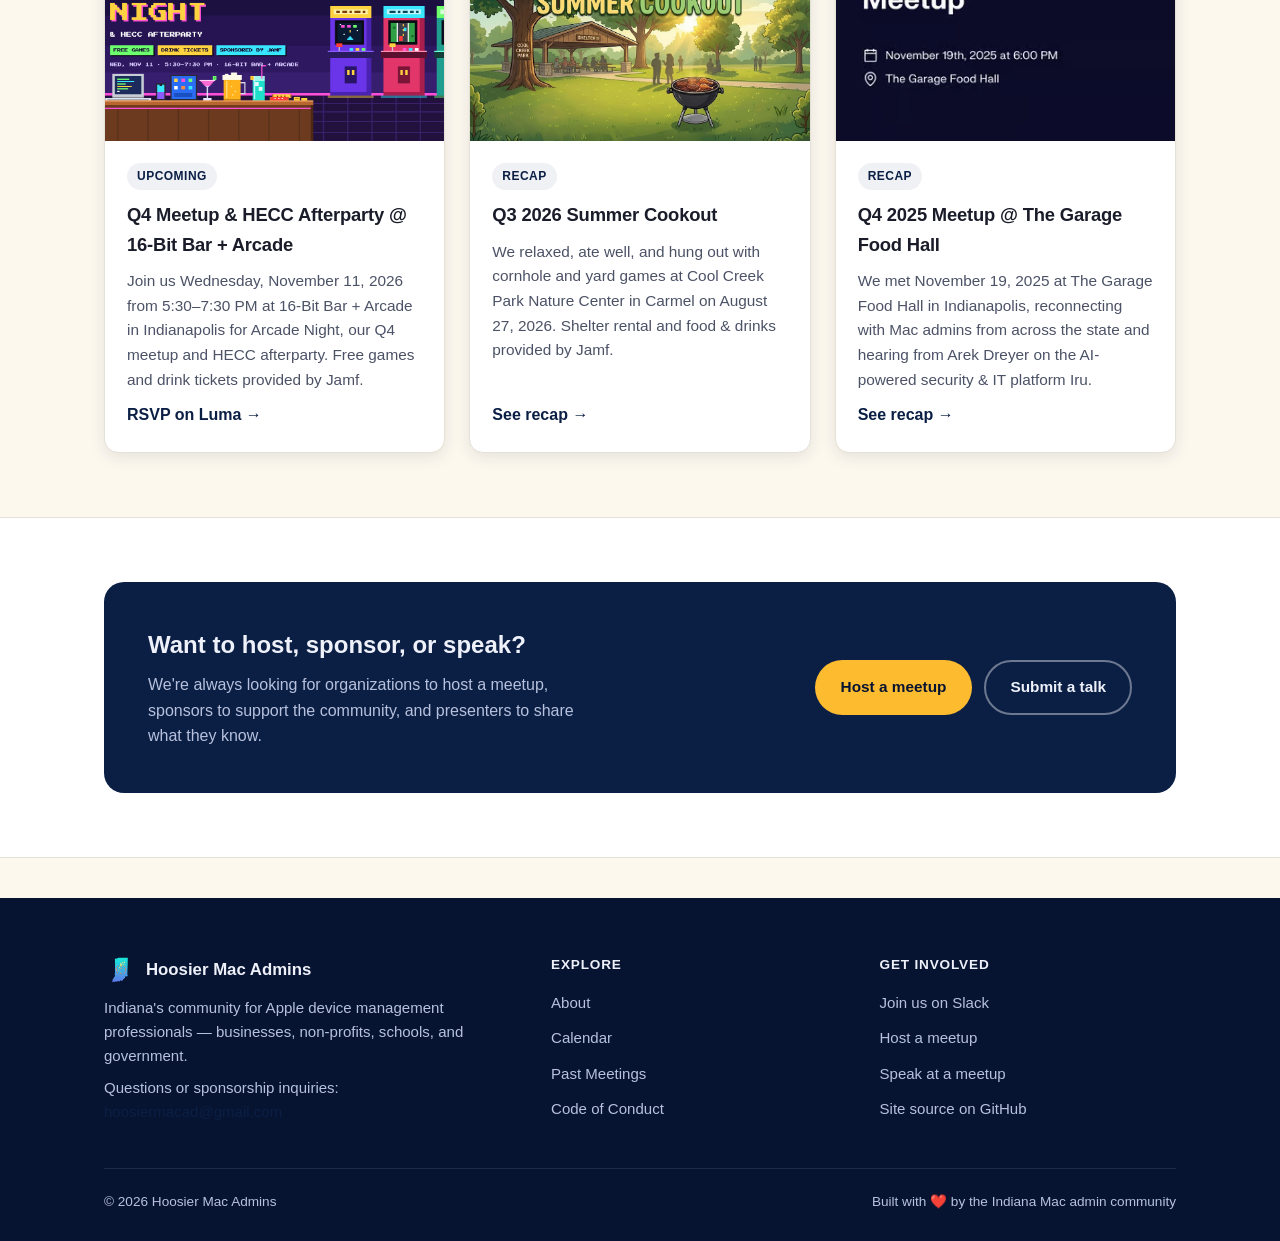
==== commit 7016a893: "Link Q4 2026 upcoming card to Luma RSVP Co-Authored-By: Claude Opus 5.5 <noreply@anthropic.com> Clau" ====
--- a/index.html
+++ b/index.html
@@ -98,7 +98,7 @@
             <span class="card-tag">Upcoming</span>
             <h3>Q4 Meetup &amp; HECC Afterparty @ 16-Bit Bar + Arcade</h3>
             <p>Join us Wednesday, November 11, 2026 from 5:30–7:30 PM at 16-Bit Bar + Arcade in Indianapolis for Arcade Night, our Q4 meetup and HECC afterparty. Free games and drink tickets provided by Jamf.</p>
-            <a class="card-link" href="/calendar">Check the calendar →</a>
+            <a class="card-link" href="https://luma.com/ihu7w12m" target="_blank" rel="noopener">RSVP on Luma →</a>
           </div>
         </article>
 
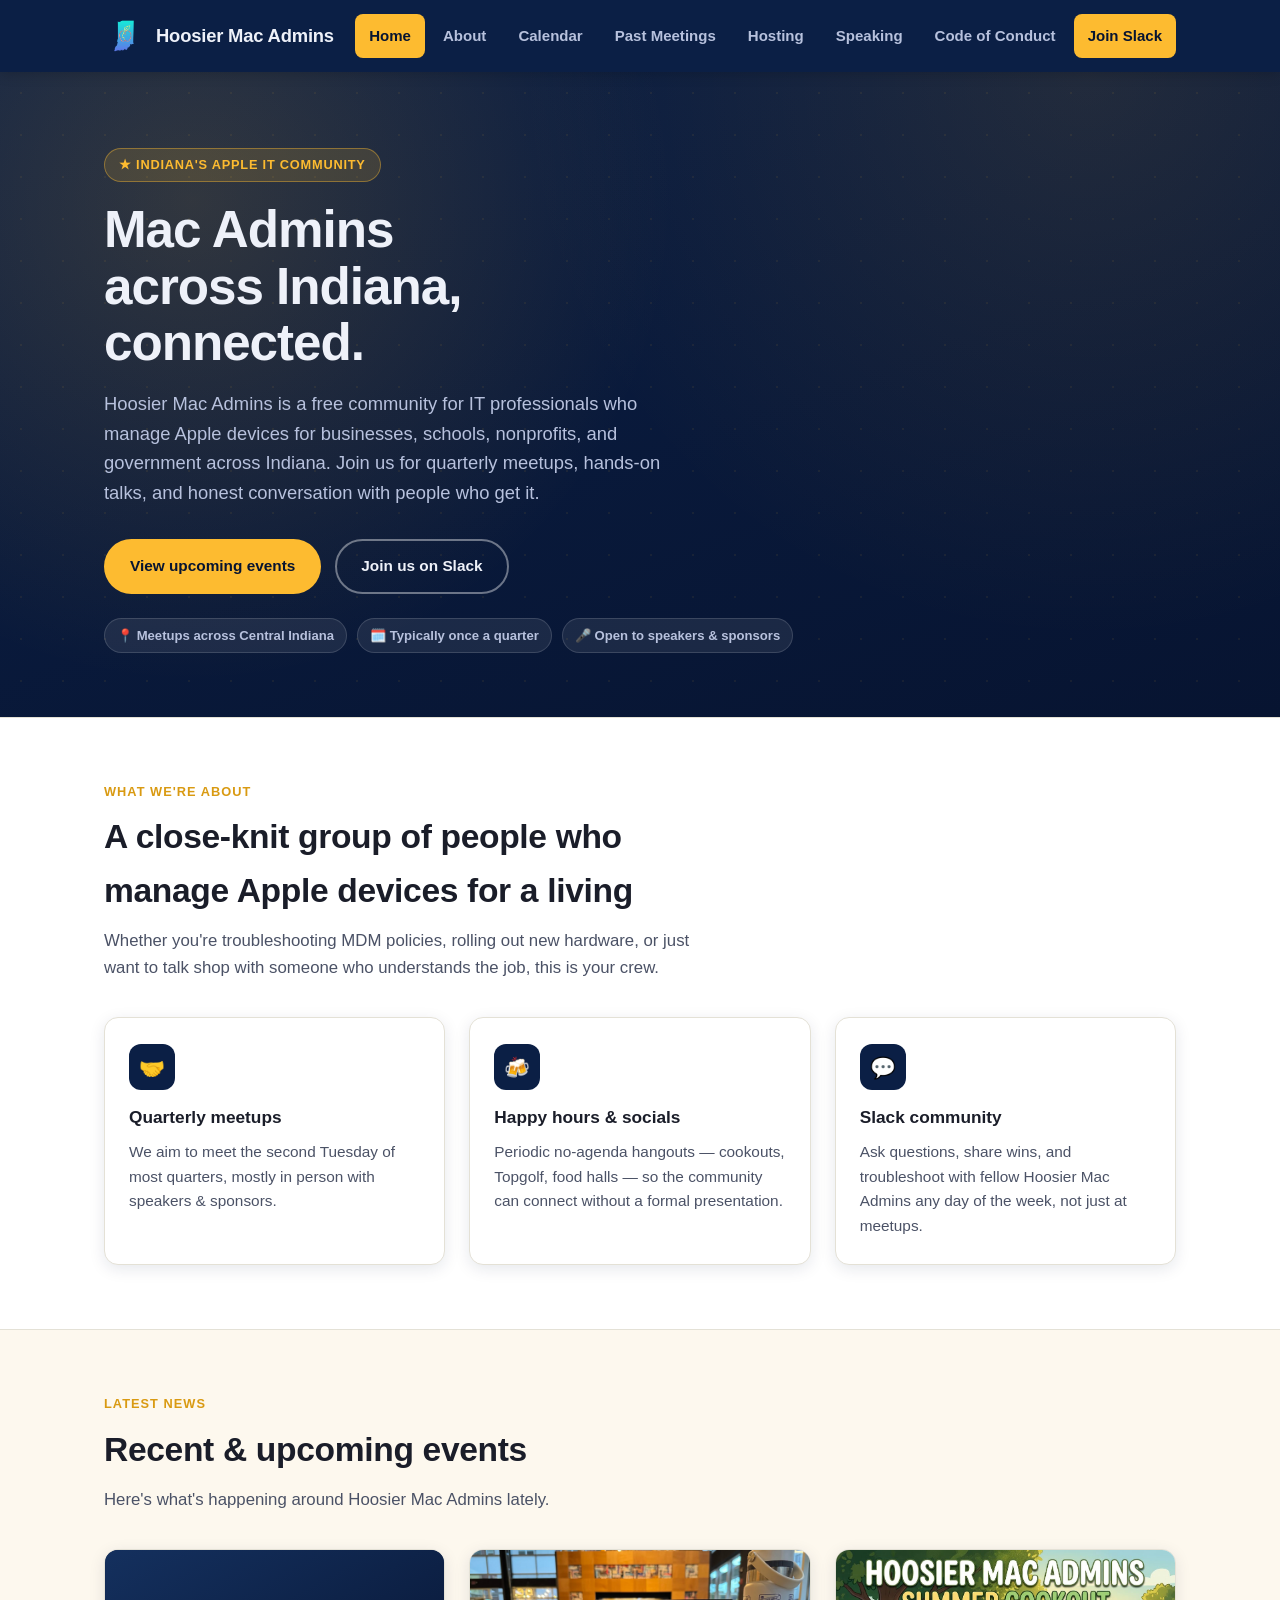
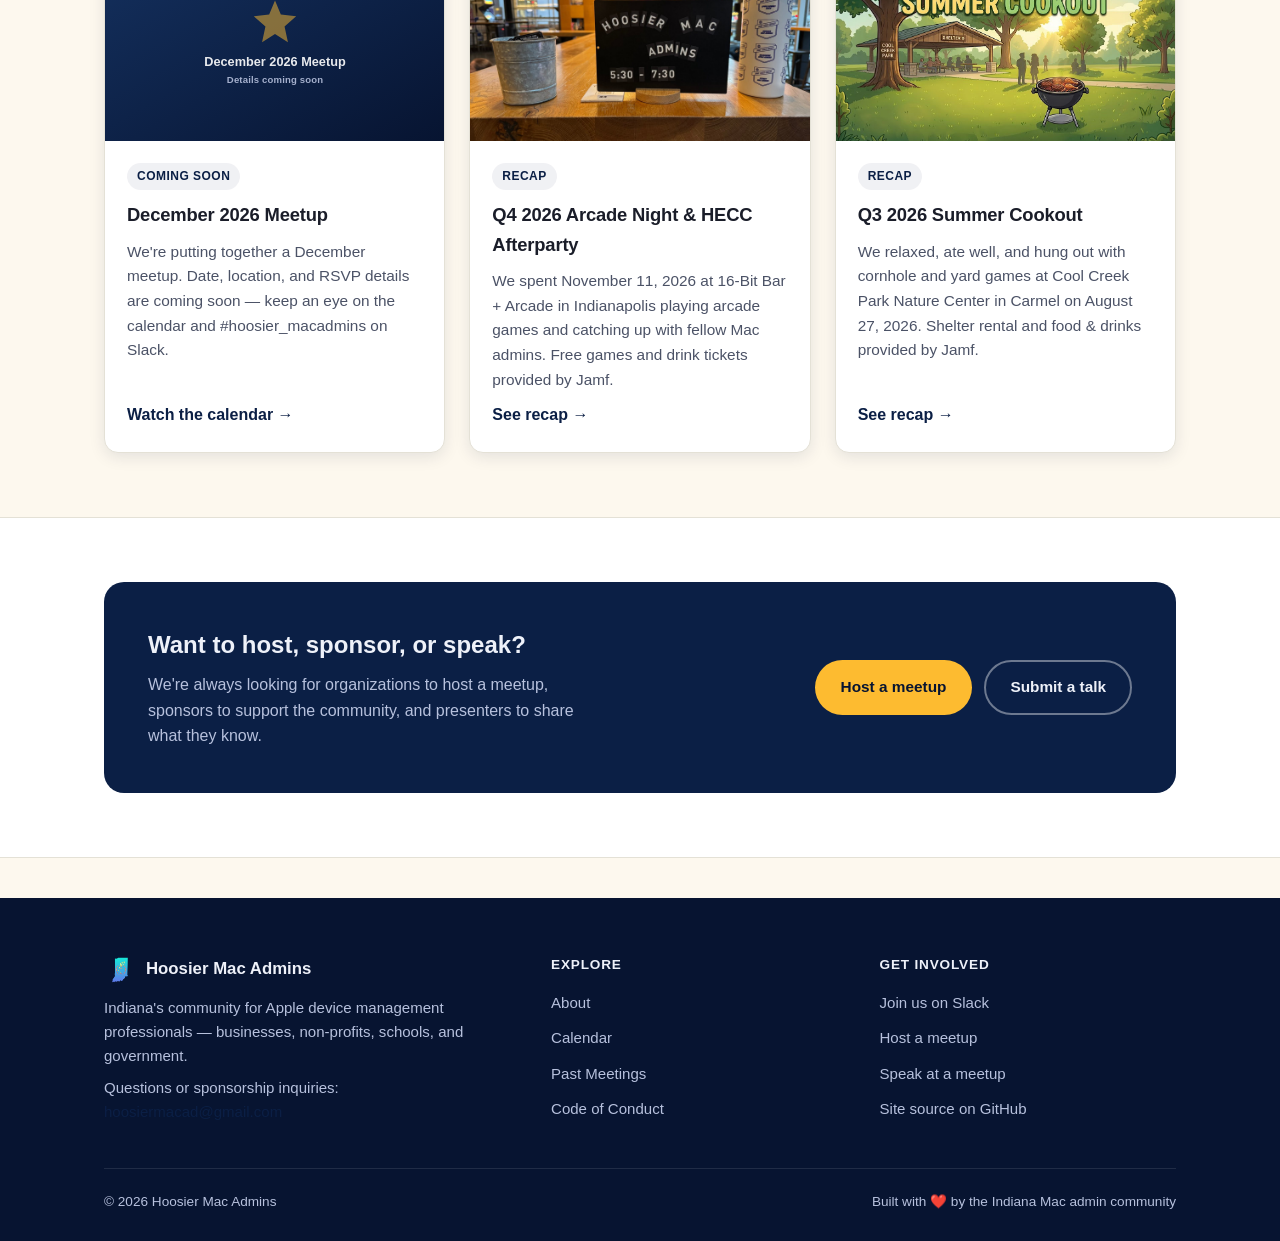
==== commit 8a65e9cb: "Add Q4 2026 Arcade Night recap and December meetup teaser - New recap page and event photo for the N" ====
--- a/index.html
+++ b/index.html
@@ -30,7 +30,7 @@
       <a href="/hosting">Hosting</a>
       <a href="/speaking">Speaking</a>
       <a href="/code-of-conduct">Code of Conduct</a>
-      <a class="nav-cta" href="https://macadmins.slack.com/archives/hoosier_macadmins" target="_blank" rel="noopener">Join Slack</a>
+      <a class="nav-cta" href="https://macadmins.org/community/slack/" target="_blank" rel="noopener">Join Slack</a>
     </nav>
   </div>
 </header>
@@ -44,7 +44,7 @@
       <p class="lead">Hoosier Mac Admins is a free community for IT professionals who manage Apple devices for businesses, schools, nonprofits, and government across Indiana. Join us for quarterly meetups, hands-on talks, and honest conversation with people who get it.</p>
       <div class="hero-actions">
         <a class="btn btn-gold" href="/calendar">View upcoming events</a>
-        <a class="btn btn-outline" href="https://macadmins.slack.com/archives/hoosier_macadmins" target="_blank" rel="noopener">Join us on Slack</a>
+        <a class="btn btn-outline" href="https://macadmins.org/community/slack/" target="_blank" rel="noopener">Join us on Slack</a>
       </div>
       <div class="badge-row">
         <span class="badge">📍 Meetups across Central Indiana</span>
@@ -92,13 +92,25 @@
 
         <article class="card">
           <div class="card-img">
-            <img src="/assets/img/q4-2026-arcade-night.png" alt="Arcade Night: Hoosier Mac Admins Q4 Meetup &amp; HECC Afterparty, Wed Nov 11, 5:30–7:30 PM at 16-Bit Bar + Arcade" loading="lazy">
+            <img src="/assets/img/december-2026-coming-soon.svg" alt="December 2026 meetup — details coming soon" loading="lazy">
           </div>
           <div class="card-body">
-            <span class="card-tag">Upcoming</span>
-            <h3>Q4 Meetup &amp; HECC Afterparty @ 16-Bit Bar + Arcade</h3>
-            <p>Join us Wednesday, November 11, 2026 from 5:30–7:30 PM at 16-Bit Bar + Arcade in Indianapolis for Arcade Night, our Q4 meetup and HECC afterparty. Free games and drink tickets provided by Jamf.</p>
-            <a class="card-link" href="https://luma.com/ihu7w12m" target="_blank" rel="noopener">RSVP on Luma →</a>
+            <span class="card-tag">Coming soon</span>
+            <h3>December 2026 Meetup</h3>
+            <p>We're putting together a December meetup. Date, location, and RSVP details are coming soon — keep an eye on the calendar and #hoosier_macadmins on Slack.</p>
+            <a class="card-link" href="/calendar">Watch the calendar →</a>
+          </div>
+        </article>
+
+        <article class="card">
+          <div class="card-img">
+            <img src="/assets/img/q4-2026-arcade-night-recap.jpg" alt="A letter-board sign reading Hoosier Mac Admins, 5:30 – 7:30, on a table at 16-Bit Bar + Arcade" loading="lazy">
+          </div>
+          <div class="card-body">
+            <span class="card-tag">Recap</span>
+            <h3>Q4 2026 Arcade Night &amp; HECC Afterparty</h3>
+            <p>We spent November 11, 2026 at 16-Bit Bar + Arcade in Indianapolis playing arcade games and catching up with fellow Mac admins. Free games and drink tickets provided by Jamf.</p>
+            <a class="card-link" href="/past-meetings/q4-2026-arcade-night">See recap →</a>
           </div>
         </article>
 
@@ -111,18 +123,6 @@
             <h3>Q3 2026 Summer Cookout</h3>
             <p>We relaxed, ate well, and hung out with cornhole and yard games at Cool Creek Park Nature Center in Carmel on August 27, 2026. Shelter rental and food &amp; drinks provided by Jamf.</p>
             <a class="card-link" href="/past-meetings/q3-2026-summer-cookout">See recap →</a>
-          </div>
-        </article>
-
-        <article class="card">
-          <div class="card-img">
-            <img src="/assets/img/q4-2025-garage-food-hall.png" alt="Hoosier Mac Admins Q4 2025 meetup at The Garage Food Hall" loading="lazy">
-          </div>
-          <div class="card-body">
-            <span class="card-tag">Recap</span>
-            <h3>Q4 2025 Meetup @ The Garage Food Hall</h3>
-            <p>We met November 19, 2025 at The Garage Food Hall in Indianapolis, reconnecting with Mac admins from across the state and hearing from Arek Dreyer on the AI-powered security &amp; IT platform Iru.</p>
-            <a class="card-link" href="/past-meetings/q4-2025-garage-food-hall">See recap →</a>
           </div>
         </article>
 
@@ -170,7 +170,7 @@
       <div>
         <h4>Get involved</h4>
         <ul class="footer-links">
-          <li><a href="https://macadmins.slack.com/archives/hoosier_macadmins" target="_blank" rel="noopener">Join us on Slack</a></li>
+          <li><a href="https://macadmins.org/community/slack/" target="_blank" rel="noopener">Join us on Slack</a></li>
           <li><a href="/hosting">Host a meetup</a></li>
           <li><a href="/speaking">Speak at a meetup</a></li>
           <li><a href="https://github.com/hoosiermacadmins/hoosiermacadmins-org" target="_blank" rel="noopener">Site source on GitHub</a></li>
